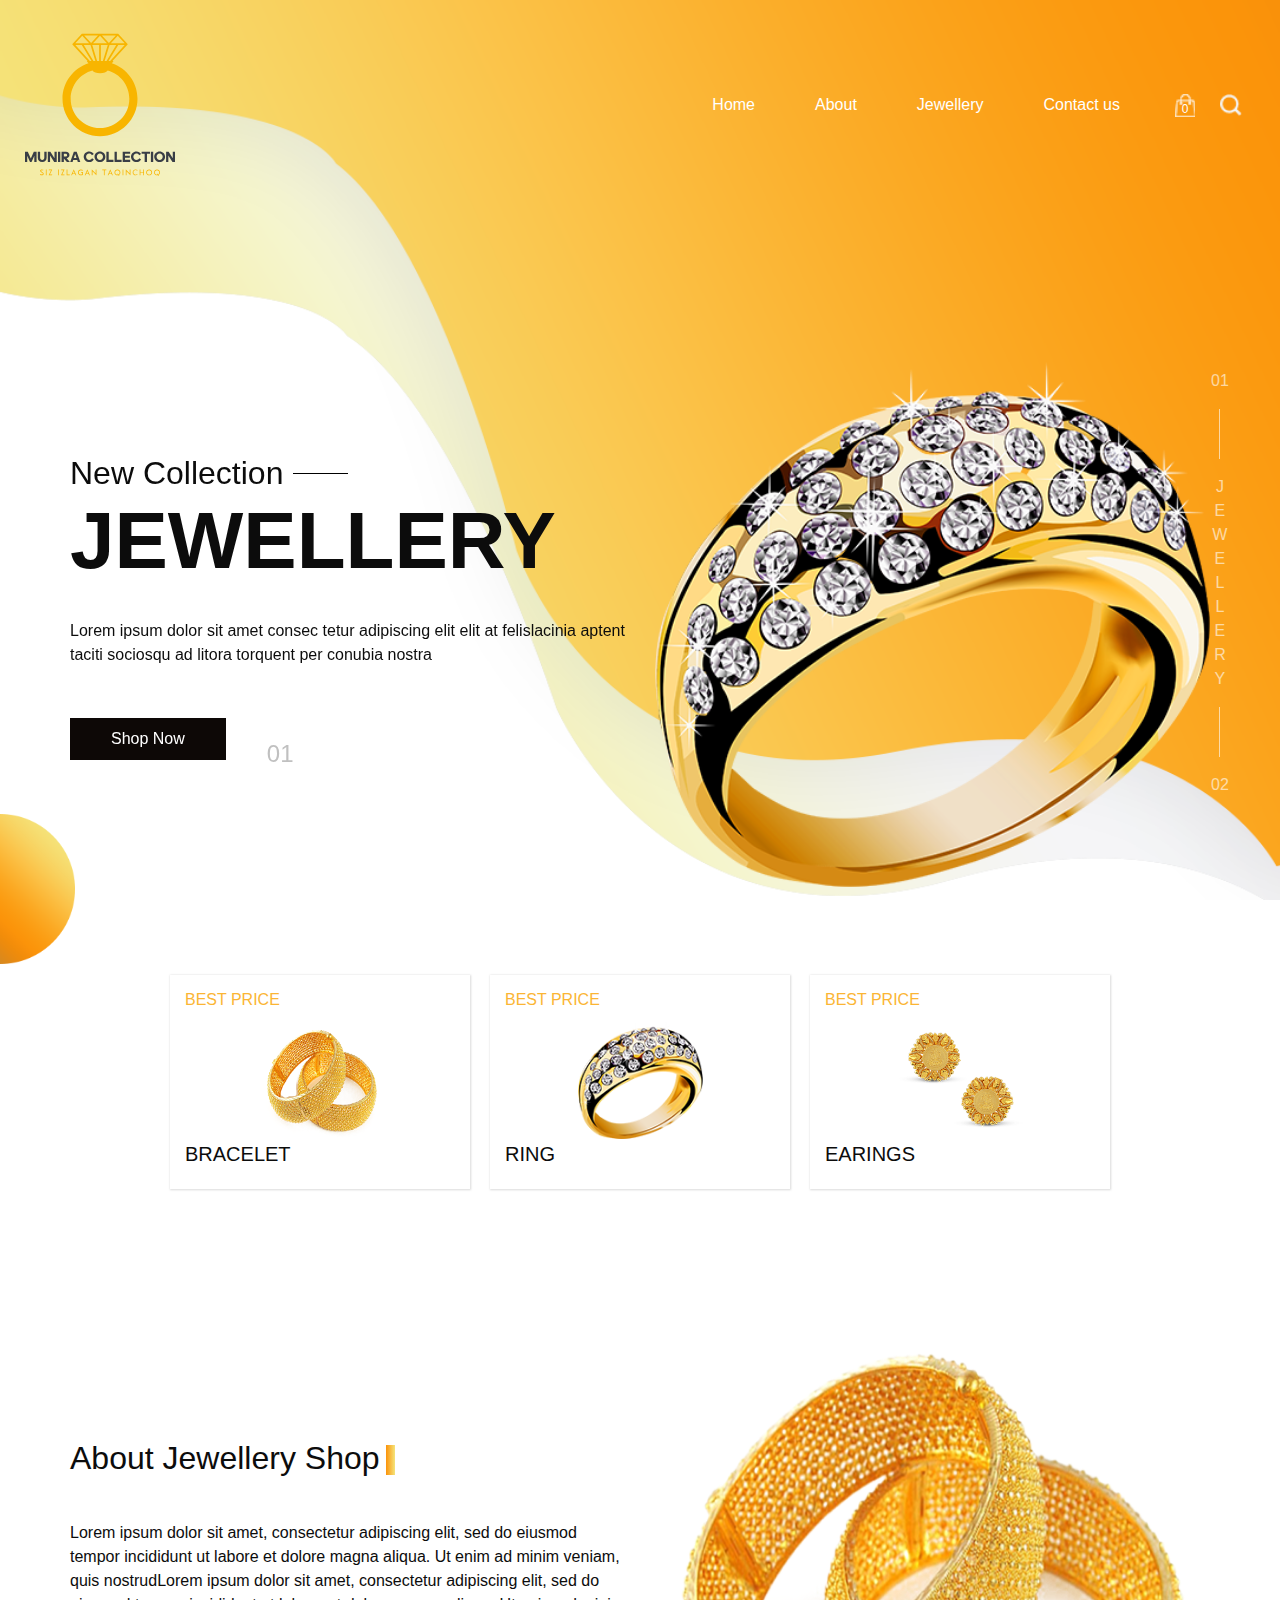
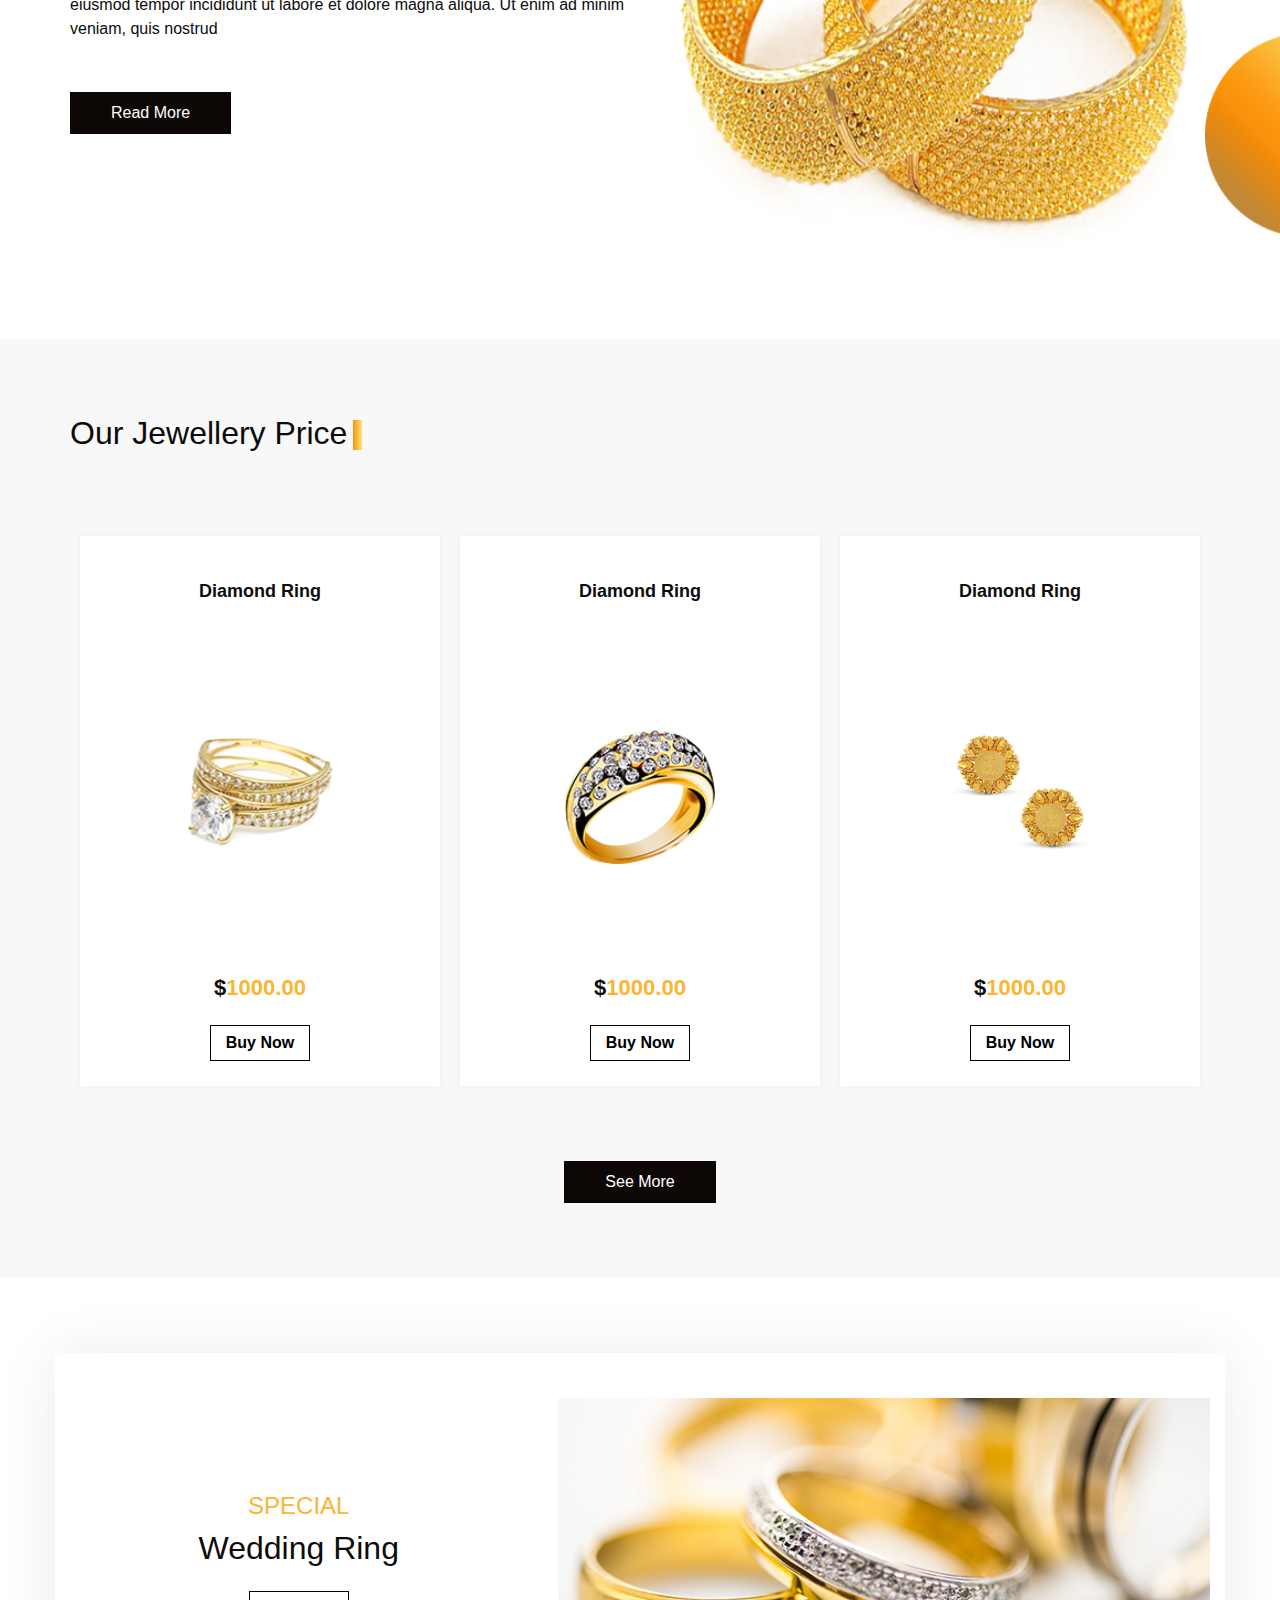
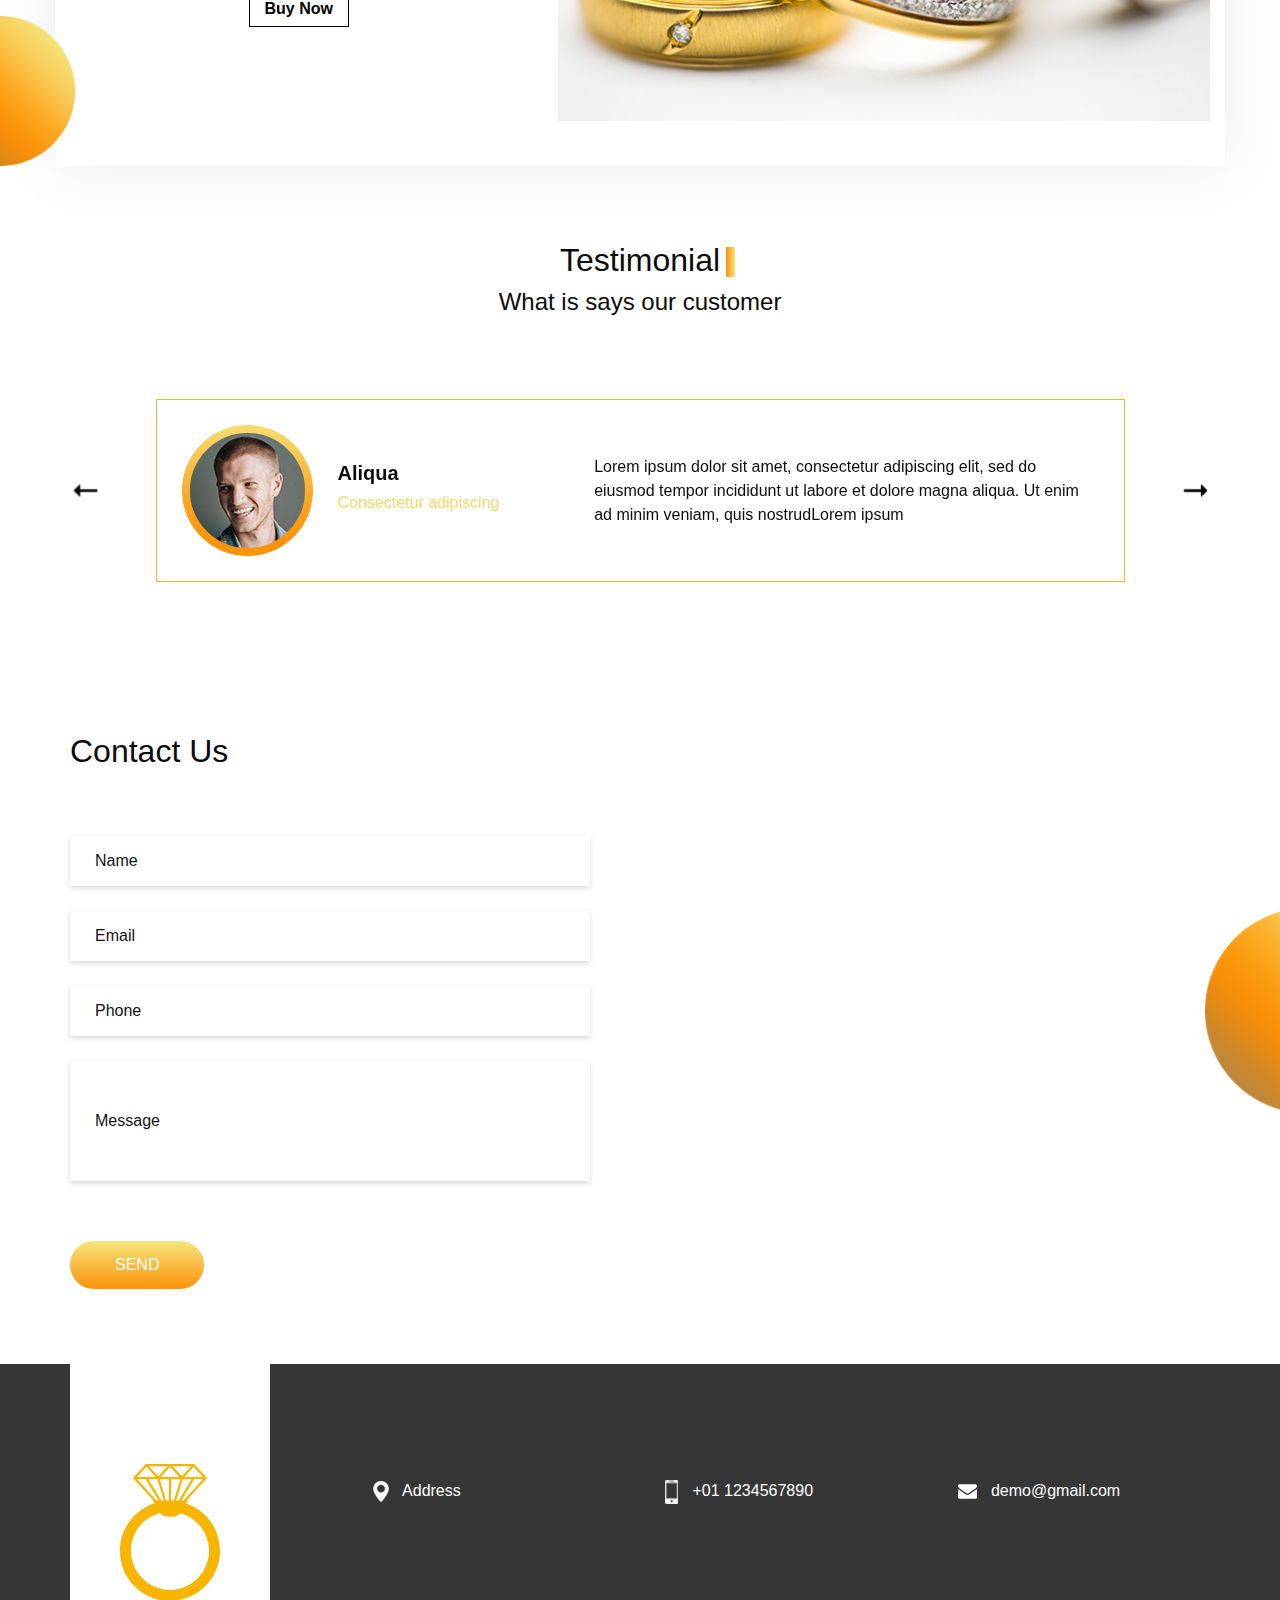
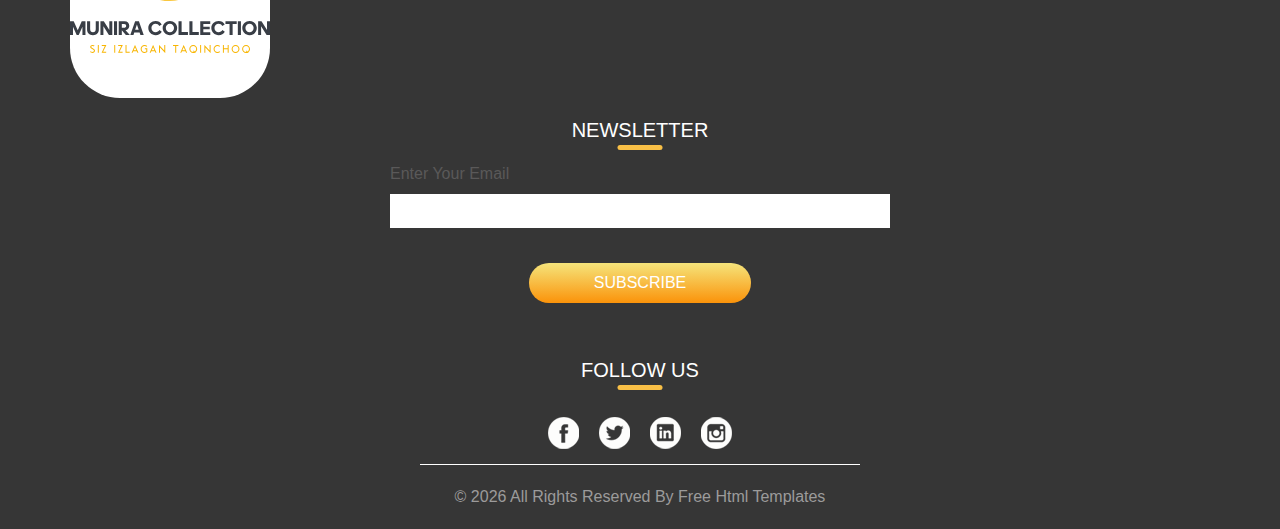
==== index.html @ d4ef8679 "ok" ====
<!DOCTYPE html>
<html>

<head>
  <!-- Basic -->
  <meta charset="utf-8" />
  <meta http-equiv="X-UA-Compatible" content="IE=edge" />
  <!-- Mobile Metas -->
  <meta name="viewport" content="width=device-width, initial-scale=1, shrink-to-fit=no" />
  <!-- Site Metas -->
  <meta name="keywords" content="" />
  <meta name="description" content="" />
  <meta name="author" content="" />

  <title>Lodge</title>

  <!-- slider stylesheet -->
  <!-- <link rel="stylesheet" type="text/css"
    href="https://cdnjs.cloudflare.com/ajax/libs/OwlCarousel2/2.1.3/assets/owl.carousel.min.css" /> -->

  <!-- bootstrap core css -->
  <link rel="stylesheet" type="text/css" href="css/bootstrap.css" />

  <!-- fonts style -->
  <!-- <link href="https://fonts.googleapis.com/css?family=Baloo+Chettan|Poppins:400,600,700&display=swap" rel="stylesheet"> -->
  <!-- Custom styles for this template -->
  <link href="css/style.css" rel="stylesheet" />
  <!-- responsive style -->
  <link href="css/responsive.css" rel="stylesheet" />
</head>

<body>

  <div class="hero_area">
    <!-- header section strats -->
    <header class="header_section">
      <div class="container-fluid">
        <nav class="navbar navbar-expand-lg custom_nav-container ">
          <a class="navbar-brand" href="index.html">
            <svg width="150" height="189.4175915090972" viewBox="0 0 200 189.4175915090972" class="css-1j8o68f">
              <defs id="SvgjsDefs1528"></defs>
              <g id="SvgjsG1529" featurekey="symbolFeature-0"
                transform="matrix(1.6345745846673208,0,0,1.6345745846673208,18.272907561023594,-13.297261502689487)"
                fill="#f8b500">
                <path xmlns="http://www.w3.org/2000/svg"
                  d="M59.589,32.218l1.179-1.235c0.303-0.346,0.057-0.553-0.552-0.553h-0.067l12.528-13.697l-7.881-8.598h-29.59l-7.883,8.599  l12.546,13.717c-0.44,0.047-0.609,0.233-0.347,0.533l1.117,1.218C28.337,36.167,19.41,47.689,19.41,61.291  c0,16.867,13.722,30.574,30.589,30.574c16.866,0,30.589-13.73,30.589-30.598C80.589,47.75,71.771,36.252,59.589,32.218z   M43.768,28.934l-7.014-11.502h4.417h1.069l3.963,12.999H44.68L43.768,28.934z M53.797,30.431l3.963-12.999h1.068h4.419  l-5.813,9.531l-2.113,3.468H53.797z M52.339,30.431h-1.644l0.002-10.614v-2.385h4.963h0.645L52.339,30.431z M49.304,19.817  L49.303,30.43H47.66l-3.962-12.999h0.643h4.963V19.817z M58.26,30.431h-1.307l7.927-12.999h5.271L58.26,30.431z M70.148,16.038  h-4.42h-1.633h-5.269l2.83-3.087l2.831-3.087L70.148,16.038z M62.904,9.529l-2.83,3.088l-2.829,3.086l-2.831-3.086l-2.828-3.088  H62.904z M52.83,12.951l2.83,3.087h-4.963h-1.394H44.34L50,9.864L52.83,12.951z M48.416,9.529l-0.481,0.525l-5.178,5.648  l-2.83-3.086l-2.83-3.088L48.416,9.529L48.416,9.529z M35.513,9.863l2.829,3.087l2.83,3.087h-5.269H34.27h-4.418L35.513,9.863z   M35.12,17.432l7.927,12.999h-1.308L29.851,17.432H35.12z M50,85.176c-13.188,0-23.916-10.729-23.916-23.914  c0-11.082,7.577-20.425,17.819-23.126c0.831,1.34,3.307,2.312,6.23,2.312c2.875,0,5.314-0.941,6.184-2.247  c10.132,2.778,17.599,12.063,17.599,23.063C73.915,74.447,63.188,85.176,50,85.176z">
                </path>
              </g>
              <g id="SvgjsG1530" featurekey="fiAKjI-0"
                transform="matrix(0.9985022314169396,0,0,0.9985022314169396,-0.8387417886880953,150.98901753816088)"
                fill="#393e46">
                <path
                  d="M7.52 20 l-3.7 -8.18 l0 8.18 l-2.98 0 l0 -13.7 l3.72 0 l4.02 9.06 l4.02 -9.06 l3.72 0 l0 13.7 l-3.04 0 l0 -8.22 l-3.72 8.22 l-2.04 0 z M23.86 20.24 c-3.84 0 -5.94 -2.28 -5.94 -5.68 l0 -8.26 l3.1 0 l0 7.84 c0 2.08 1.02 3.22 2.82 3.22 c1.78 0 2.78 -1.14 2.78 -3.22 l0 -7.84 l3.1 0 l0 8.26 c0 3.4 -2.08 5.68 -5.86 5.68 z M39.82 20 l-5.52 -8.68 l0 8.68 l-2.98 0 l0 -13.7 l3.38 0 l5.52 8.7 l0 -8.7 l2.98 0 l0 13.7 l-3.38 0 z M47.98 20 l-3.1 0 l0 -13.7 l3.1 0 l0 13.7 z M55.019999999999996 9.14 l-2.28 0 l0 3.66 l2.18 0 c1.34 0 2.16 -0.76 2.16 -1.82 s-0.68 -1.84 -2.06 -1.84 z M52.739999999999995 15.34 l0 4.66 l-3.1 0 l0 -13.7 l5.84 0 c2.92 0 4.72 1.88 4.72 4.56 c0 2.14 -1.42 3.92 -3.74 4.38 l4.36 4.76 l-4.04 0 z M69.63999999999999 14.9 l-1.78 -5.36 l-1.78 5.36 l3.56 0 z M71.33999999999999 20 l-0.78 -2.36 l-5.38 0 l-0.78 2.36 l-3.18 0 l4.84 -13.7 l3.8 0 l4.82 13.7 l-3.34 0 z M86.5 8.9 c-2.32 0 -4.08 1.86 -4.08 4.22 c0 2.42 1.76 4.26 4.18 4.26 c1.68 0 2.96 -0.88 3.74 -2.22 l2.42 1.68 c-1.32 2.16 -3.34 3.44 -6.12 3.44 c-4.22 0 -7.38 -3.14 -7.38 -7.16 c0 -3.98 3.14 -7.1 7.3 -7.1 c2.7 0 4.84 1.12 6.14 3.42 l-2.46 1.7 c-0.8 -1.32 -2 -2.24 -3.74 -2.24 z M100.89999999999999 20.28 c-4 0 -7.26 -3.06 -7.26 -7.12 c0 -4.08 3.26 -7.14 7.26 -7.14 c4.1 0 7.26 3.06 7.26 7.12 c0 4.08 -3.16 7.14 -7.26 7.14 z M100.89999999999999 17.4 c2.32 0 4.1 -1.84 4.1 -4.26 c0 -2.38 -1.78 -4.24 -4.1 -4.24 s-4.1 1.86 -4.1 4.26 s1.78 4.24 4.1 4.24 z M109.52 20 l0 -13.7 l3.1 0 l0 10.86 l6.36 0 l0 2.84 l-9.46 0 z M120.39999999999999 20 l0 -13.7 l3.1 0 l0 10.86 l6.36 0 l0 2.84 l-9.46 0 z M131.28 20 l0 -13.7 l10.02 0 l0 2.8 l-6.92 0 l0 2.58 l6.4 0 l0 2.72 l-6.4 0 l0 2.8 l6.94 0 l0 2.8 l-10.04 0 z M149.61999999999998 8.9 c-2.32 0 -4.08 1.86 -4.08 4.22 c0 2.42 1.76 4.26 4.18 4.26 c1.68 0 2.96 -0.88 3.74 -2.22 l2.42 1.68 c-1.32 2.16 -3.34 3.44 -6.12 3.44 c-4.22 0 -7.38 -3.14 -7.38 -7.16 c0 -3.98 3.14 -7.1 7.3 -7.1 c2.7 0 4.84 1.12 6.14 3.42 l-2.46 1.7 c-0.8 -1.32 -2 -2.24 -3.74 -2.24 z M163.71999999999997 20 l-3.1 0 l0 -10.86 l-4.08 0 l0 -2.84 l11.26 0 l0 2.84 l-4.08 0 l0 10.86 z M172.03999999999996 20 l-3.1 0 l0 -13.7 l3.1 0 l0 13.7 z M180.63999999999996 20.28 c-4 0 -7.26 -3.06 -7.26 -7.12 c0 -4.08 3.26 -7.14 7.26 -7.14 c4.1 0 7.26 3.06 7.26 7.12 c0 4.08 -3.16 7.14 -7.26 7.14 z M180.63999999999996 17.4 c2.32 0 4.1 -1.84 4.1 -4.26 c0 -2.38 -1.78 -4.24 -4.1 -4.24 s-4.1 1.86 -4.1 4.26 s1.78 4.24 4.1 4.24 z M197.75999999999996 20 l-5.52 -8.68 l0 8.68 l-2.98 0 l0 -13.7 l3.38 0 l5.52 8.7 l0 -8.7 l2.98 0 l0 13.7 l-3.38 0 z">
                </path>
              </g>
              <g id="SvgjsG1531" featurekey="sloganFeature-0"
                transform="matrix(0.548020292789391,0,0,0.548020292789391,19.495821321487686,177.82148219729496)"
                fill="#f8b500">
                <path
                  d="M0.92 18.54 c0.88 0.82 2.7 1.66 4.52 1.66 c2.8 0 4.58 -1.44 4.58 -3.7 c0 -1.84 -0.88 -2.92 -3.92 -4.64 c-2.32 -1.34 -2.88 -1.78 -2.88 -2.66 c0 -0.94 0.88 -1.68 2.36 -1.68 c0.86 0 2 0.38 2.66 0.8 l0.96 -1.44 c-0.94 -0.62 -2.42 -1.08 -3.6 -1.08 c-2.58 0 -4.3 1.48 -4.3 3.42 c0 1.72 0.86 2.58 3.5 4.02 c2.34 1.28 3.3 2.22 3.3 3.24 c0 1.2 -1.04 1.92 -2.66 1.92 c-1.4 0 -2.8 -0.66 -3.5 -1.3 z M15.167 20 l0 -14 l1.8 0 l0 14 l-1.8 0 z M30.634 6 l0 0.2 l-5.84 12.08 l5.72 0 l-0.12 1.72 l-8.3 0 l0 -0.2 l5.82 -12.08 l-5.62 0 l0.14 -1.72 l8.2 0 z M45.14800000000001 20 l0 -14 l1.8 0 l0 14 l-1.8 0 z M60.61500000000001 6 l0 0.2 l-5.84 12.08 l5.72 0 l-0.12 1.72 l-8.3 0 l0 -0.2 l5.82 -12.08 l-5.62 0 l0.14 -1.72 l8.2 0 z M67.54200000000002 18.28 l5.92 0 l-0.12 1.72 l-7.6 0 l0 -14 l1.8 0 l0 12.28 z M87.38900000000002 20 l-1.22 -2.84 l-6.24 0 l-1.22 2.84 l-1.92 0 l6.16 -14.2 l0.2 0 l6.16 14.2 l-1.92 0 z M80.64900000000002 15.48 l4.8 0 l-2.4 -5.54 z M105.45600000000002 11.88 l0 6.86 c-1.08 0.82 -2.56 1.46 -4.9 1.46 c-4.4 0 -7.26 -3.2 -7.26 -7.2 s3.02 -7.2 7.22 -7.2 c1.94 0 3.54 0.7 4.8 1.7 l-0.94 1.36 c-1.1 -0.88 -2.46 -1.34 -3.86 -1.34 c-3 0 -5.34 2.28 -5.34 5.48 s2.16 5.46 5.38 5.46 c1.22 0 2.26 -0.26 3.1 -0.66 l0 -4.18 l-2.7 0 l0.12 -1.74 l4.38 0 z M120.38300000000002 20 l-1.22 -2.84 l-6.24 0 l-1.22 2.84 l-1.92 0 l6.16 -14.2 l0.2 0 l6.16 14.2 l-1.92 0 z M113.64300000000001 15.48 l4.8 0 l-2.4 -5.54 z M136.45000000000002 6 l1.8 0 l0 14.2 l-0.22 0 l-9.4 -9.98 l0 9.78 l-1.78 0 l0 -14.2 l0.2 0 l9.4 9.98 l0 -9.78 z M162.30400000000003 7.720000000000001 l-4.08 0 l0 12.28 l-1.8 0 l0 -12.28 l-4.1 0 l0.12 -1.72 l9.74 0 z M176.23100000000005 20 l-1.22 -2.84 l-6.24 0 l-1.22 2.84 l-1.92 0 l6.16 -14.2 l0.2 0 l6.16 14.2 l-1.92 0 z M169.49100000000004 15.48 l4.8 0 l-2.4 -5.54 z M196.49800000000005 13 c0 2.66 -1.4 4.96 -3.52 6.22 l1.6 1.94 l-1.98 0 l-1.06 -1.3 c-0.7 0.22 -1.44 0.34 -2.22 0.34 c-4 0 -7.18 -3.2 -7.18 -7.2 s3.18 -7.2 7.18 -7.2 s7.18 3.2 7.18 7.2 z M189.31800000000004 18.48 c0.36 0 0.7 -0.04 1.02 -0.1 l-1.64 -2 l1.94 0 l1.22 1.48 c1.68 -0.9 2.78 -2.72 2.78 -4.86 c0 -3.1 -2.28 -5.48 -5.32 -5.48 c-3.06 0 -5.34 2.38 -5.34 5.48 s2.28 5.48 5.34 5.48 z M201.88500000000005 20 l0 -14 l1.8 0 l0 14 l-1.8 0 z M219.21200000000007 6 l1.8 0 l0 14.2 l-0.22 0 l-9.4 -9.98 l0 9.78 l-1.78 0 l0 -14.2 l0.2 0 l9.4 9.98 l0 -9.78 z M226.37900000000005 13 c0 -4.04 3.18 -7.2 7.18 -7.2 c1.68 0 3.28 0.56 4.7 1.64 l-0.9 1.4 c-1.18 -0.9 -2.4 -1.34 -3.8 -1.34 c-3.02 0 -5.38 2.42 -5.38 5.5 s2.38 5.5 5.38 5.5 c1.52 0 2.82 -0.48 3.8 -1.42 l0.92 1.38 c-1.22 1.1 -2.94 1.74 -4.72 1.74 c-4 0 -7.18 -3.18 -7.18 -7.2 z M252.16600000000005 6 l1.8 0 l0 14 l-1.8 0 l0 -6.44 l-6.94 0 l0 6.44 l-1.8 0 l0 -14 l1.8 0 l0 5.84 l6.94 0 l0 -5.84 z M266.51300000000003 20.2 c-4 0 -7.18 -3.2 -7.18 -7.2 s3.18 -7.2 7.18 -7.2 s7.18 3.2 7.18 7.2 s-3.18 7.2 -7.18 7.2 z M266.51300000000003 18.48 c3.04 0 5.32 -2.38 5.32 -5.48 s-2.28 -5.48 -5.32 -5.48 c-3.06 0 -5.34 2.38 -5.34 5.48 s2.28 5.48 5.34 5.48 z M292.88000000000005 13 c0 2.66 -1.4 4.96 -3.52 6.22 l1.6 1.94 l-1.98 0 l-1.06 -1.3 c-0.7 0.22 -1.44 0.34 -2.22 0.34 c-4 0 -7.18 -3.2 -7.18 -7.2 s3.18 -7.2 7.18 -7.2 s7.18 3.2 7.18 7.2 z M285.70000000000005 18.48 c0.36 0 0.7 -0.04 1.02 -0.1 l-1.64 -2 l1.94 0 l1.22 1.48 c1.68 -0.9 2.78 -2.72 2.78 -4.86 c0 -3.1 -2.28 -5.48 -5.32 -5.48 c-3.06 0 -5.34 2.38 -5.34 5.48 s2.28 5.48 5.34 5.48 z">
                </path>
              </g>
            </svg>
          </a>
          <button class="navbar-toggler" type="button" data-toggle="collapse" data-target="#navbarSupportedContent"
            aria-controls="navbarSupportedContent" aria-expanded="false" aria-label="Toggle navigation">
            <span class="navbar-toggler-icon"></span>
          </button>

          <div class="collapse navbar-collapse" id="navbarSupportedContent">
            <div class="d-flex ml-auto flex-column flex-lg-row align-items-center">
              <ul class="navbar-nav  ">
                <li class="nav-item active">
                  <a class="nav-link" href="index.html">Home <span class="sr-only">(current)</span></a>
                </li>
                <li class="nav-item">
                  <a class="nav-link" href="about.html"> About</a>
                </li>
                <li class="nav-item">
                  <a class="nav-link" href="jewellery.html">Jewellery </a>
                </li>
                <li class="nav-item">
                  <a class="nav-link" href="contact.html">Contact us</a>
                </li>
              </ul>

            </div>
            <div class="quote_btn-container ">
              <a href="">
                <img src="images/cart.png" alt="">
                <div class="cart_number">
                  0
                </div>
              </a>
              <form class="form-inline">
                <button class="btn  my-2 my-sm-0 nav_search-btn" type="submit"></button>
              </form>
            </div>
          </div>
        </nav>
      </div>
    </header>
    <!-- end header section -->
    <!-- slider section -->
    <section class=" slider_section position-relative">
      <div class="design-box">
        <img src="images/design-1.png" alt="">
      </div>
      <div class="slider_number-container d-none d-md-block">
        <div class="number-box">
          <span>
            01
          </span>
          <hr>
          <span class="jwel">
            J <br>
            e <br>
            w <br>
            e <br>
            l <br>
            l <br>
            e <br>
            r <br>
            y
          </span>
          <hr>
          <span>
            02
          </span>
        </div>
      </div>
      <div class="container">
        <div id="carouselExampleIndicators" class="carousel slide" data-ride="carousel">
          <ol class="carousel-indicators">
            <li data-target="#carouselExampleIndicators" data-slide-to="0" class="active">01</li>
            <li data-target="#carouselExampleIndicators" data-slide-to="1">02</li>
            <li data-target="#carouselExampleIndicators" data-slide-to="2">03</li>
          </ol>
          <div class="carousel-inner">
            <div class="carousel-item active">
              <div class="row">
                <div class="col-md-6">
                  <div class="detail_box">
                    <h2>
                      <span> New Collection</span>
                      <hr>
                    </h2>
                    <h1>
                      Jewellery
                    </h1>
                    <p>
                      Lorem ipsum dolor sit amet consec tetur adipiscing elit elit at felislacinia
                      aptent taciti sociosqu ad litora torquent per conubia nostra
                    </p>
                    <div>
                      <a href="">Shop Now</a>
                    </div>
                  </div>
                </div>
                <div class="col-md-6">
                  <div class="img-box">
                    <img src="images/slider-img.png" alt="">
                  </div>
                </div>
              </div>
            </div>
            <div class="carousel-item ">
              <div class="row">
                <div class="col-md-6">
                  <div class="detail_box">
                    <h2>
                      <span> New Collection</span>
                      <hr>
                    </h2>
                    <h1>
                      Jewellery
                    </h1>
                    <p>
                      Lorem ipsum dolor sit amet consec tetur adipiscing elit elit at felislacinia
                      aptent taciti sociosqu ad litora torquent per conubia nostra
                    </p>
                    <div>
                      <a href="">Shop Now</a>
                    </div>
                  </div>
                </div>
                <div class="col-md-6">
                  <div class="img-box">
                    <img src="images/slider-img.png" alt="">
                  </div>
                </div>
              </div>
            </div>
            <div class="carousel-item ">
              <div class="row">
                <div class="col-md-6">
                  <div class="detail_box">
                    <h2>
                      <span> New Collection</span>
                      <hr>
                    </h2>
                    <h1>
                      Jewellery
                    </h1>
                    <p>
                      Lorem ipsum dolor sit amet consec tetur adipiscing elit elit at felislacinia
                      aptent taciti sociosqu ad litora torquent per conubia nostra
                    </p>
                    <div>
                      <a href="">Shop Now</a>
                    </div>
                  </div>
                </div>
                <div class="col-md-6">
                  <div class="img-box">
                    <img src="images/slider-img.png" alt="">
                  </div>
                </div>
              </div>
            </div>
          </div>
        </div>
      </div>

    </section>
    <!-- end slider section -->
  </div>

  <!-- item section -->

  <div class="item_section layout_padding2">
    <div class="container">
      <div class="item_container">
        <div class="box">
          <div class="price">
            <h6>
              Best PRICE
            </h6>
          </div>
          <div class="img-box">
            <img src="images/i-1.png" alt="">
          </div>
          <div class="name">
            <h5>
              Bracelet
            </h5>
          </div>
        </div>
        <div class="box">
          <div class="price">
            <h6>
              Best PRICE
            </h6>
          </div>
          <div class="img-box">
            <img src="images/i-2.png" alt="">
          </div>
          <div class="name">
            <h5>
              Ring
            </h5>
          </div>
        </div>
        <div class="box">
          <div class="price">
            <h6>
              Best PRICE
            </h6>
          </div>
          <div class="img-box">
            <img src="images/i-3.png" alt="">
          </div>
          <div class="name">
            <h5>
              Earings
            </h5>
          </div>
        </div>
      </div>
    </div>
  </div>

  <!-- end item section -->

  <!-- about section -->

  <section class="about_section layout_padding2-top layout_padding-bottom">
    <div class="design-box">
      <img src="images/design-2.png" alt="">
    </div>
    <div class="container">
      <div class="row">
        <div class="col-md-6">
          <div class="detail-box">
            <div class="heading_container">
              <h2>
                About Jewellery Shop
              </h2>
            </div>
            <p>
              Lorem ipsum dolor sit amet, consectetur adipiscing elit, sed do eiusmod tempor incididunt ut labore et
              dolore magna aliqua. Ut enim ad minim veniam, quis nostrudLorem ipsum dolor sit amet, consectetur
              adipiscing elit, sed do eiusmod tempor incididunt ut labore et dolore magna aliqua. Ut enim ad minim
              veniam, quis nostrud
            </p>
            <div>
              <a href="">
                Read More
              </a>
            </div>
          </div>
        </div>
        <div class="col-md-6">
          <div class="img-box">
            <img src="images/about-img.png" alt="">
          </div>
        </div>
      </div>
    </div>
  </section>

  <!-- end about section -->

  <!-- price section -->

  <section class="price_section layout_padding">
    <div class="container">
      <div class="heading_container">
        <h2>
          Our Jewellery Price
        </h2>
      </div>
      <div class="price_container">
        <div class="box">
          <div class="name">
            <h6>
              Diamond Ring
            </h6>
          </div>
          <div class="img-box">
            <img src="images/p-1.png" alt="">
          </div>
          <div class="detail-box">
            <h5>
              $<span>1000.00</span>
            </h5>
            <a href="">
              Buy Now
            </a>
          </div>
        </div>
        <div class="box">
          <div class="name">
            <h6>
              Diamond Ring
            </h6>
          </div>
          <div class="img-box">
            <img src="images/i-2.png" alt="">
          </div>
          <div class="detail-box">
            <h5>
              $<span>1000.00</span>
            </h5>
            <a href="">
              Buy Now
            </a>
          </div>
        </div>
        <div class="box">
          <div class="name">
            <h6>
              Diamond Ring
            </h6>
          </div>
          <div class="img-box">
            <img src="images/i-3.png" alt="">
          </div>
          <div class="detail-box">
            <h5>
              $<span>1000.00</span>
            </h5>
            <a href="">
              Buy Now
            </a>
          </div>
        </div>
      </div>
      <div class="d-flex justify-content-center">
        <a href="" class="price_btn">
          See More
        </a>
      </div>
    </div>
  </section>

  <!-- end price section -->

  <!-- ring section -->

  <section class="ring_section layout_padding">
    <div class="design-box">
      <img src="images/design-1.png" alt="">
    </div>
    <div class="container">
      <div class="ring_container layout_padding2">
        <div class="row">
          <div class="col-md-5">
            <div class="detail-box">
              <h4>
                special
              </h4>
              <h2>
                Wedding Ring
              </h2>
              <a href="">
                Buy Now
              </a>
            </div>
          </div>
          <div class="col-md-7">
            <div class="img-box">
              <img src="images/ring-img.jpg" alt="">
            </div>
          </div>
        </div>
      </div>
    </div>
  </section>

  <!-- end ring section -->

  <!-- client section -->

  <section class="client_section">
    <div class="container">
      <div class="heading_container">
        <h2>
          Testimonial
        </h2>
      </div>
      <h4 class="secondary_heading">
        What is says our customer
      </h4>
      <div id="carouselExampleControls" class="carousel slide" data-ride="carousel">
        <div class="carousel-inner">
          <div class="carousel-item active">
            <div class="client_container">
              <div class="client-id">
                <div class="img-box">
                  <img src="images/client.png" alt="">
                </div>
                <div class="name">
                  <h5>
                    Aliqua
                  </h5>
                  <h6>
                    Consectetur adipiscing
                  </h6>
                </div>
              </div>
              <div class="detail-box">
                <p>
                  Lorem ipsum dolor sit amet, consectetur adipiscing elit, sed do eiusmod tempor incididunt ut labore et
                  dolore magna aliqua. Ut enim ad minim veniam, quis nostrudLorem ipsum
                </p>
              </div>
            </div>
          </div>
          <div class="carousel-item">
            <div class="client_container">
              <div class="client-id">
                <div class="img-box">
                  <img src="images/client.png" alt="">
                </div>
                <div class="name">
                  <h5>
                    Aliqua
                  </h5>
                  <h6>
                    Consectetur adipiscing
                  </h6>
                </div>
              </div>
              <div class="detail-box">
                <p>
                  Lorem ipsum dolor sit amet, consectetur adipiscing elit, sed do eiusmod tempor incididunt ut labore et
                  dolore magna aliqua. Ut enim ad minim veniam, quis nostrudLorem ipsum
                </p>
              </div>
            </div>
          </div>
          <div class="carousel-item">
            <div class="client_container">
              <div class="client-id">
                <div class="img-box">
                  <img src="images/client.png" alt="">
                </div>
                <div class="name">
                  <h5>
                    Aliqua
                  </h5>
                  <h6>
                    Consectetur adipiscing
                  </h6>
                </div>
              </div>
              <div class="detail-box">
                <p>
                  Lorem ipsum dolor sit amet, consectetur adipiscing elit, sed do eiusmod tempor incididunt ut labore et
                  dolore magna aliqua. Ut enim ad minim veniam, quis nostrudLorem ipsum
                </p>
              </div>
            </div>
          </div>
        </div>
        <a class="carousel-control-prev" href="#carouselExampleControls" role="button" data-slide="prev">
          <span class="carousel-control-prev-icon" aria-hidden="true"></span>
          <span class="sr-only">Previous</span>
        </a>
        <a class="carousel-control-next" href="#carouselExampleControls" role="button" data-slide="next">
          <span class="carousel-control-next-icon" aria-hidden="true"></span>
          <span class="sr-only">Next</span>
        </a>
      </div>

    </div>
  </section>

  <!-- end client section -->

  <!-- contact section -->

  <section class="contact_section layout_padding">
    <div class="design-box">
      <img src="images/design-2.png" alt="">
    </div>
    <div class="container ">
      <div class="">
        <h2 class="">
          Contact Us
        </h2>
      </div>

    </div>
    <div class="container">
      <div class="row">
        <div class="col-md-6">
          <form action="">
            <div>
              <input type="text" placeholder="Name" />
            </div>
            <div>
              <input type="email" placeholder="Email" />
            </div>
            <div>
              <input type="text" placeholder="Phone" />
            </div>
            <div>
              <input type="text" class="message-box" placeholder="Message" />
            </div>
            <div class="d-flex ">
              <button>
                SEND
              </button>
            </div>
          </form>
        </div>
        <div class="col-md-6">
          <div class="map_container">
            <div class="map-responsive">
              <iframe
                src="https://www.google.com/maps/embed/v1/place?key=AIzaSyA0s1a7phLN0iaD6-UE7m4qP-z21pH0eSc&q=Eiffel+Tower+Paris+France"
                width="600" height="300" frameborder="0" style="border:0; width: 100%; height:100%"
                allowfullscreen></iframe>
            </div>
          </div>
        </div>
      </div>
    </div>
  </section>

  <!-- end contact section -->

  <!-- info section -->
  <section class="info_section ">
    <div class="container">
      <div class="info_container">
        <div class="row">
          <div class="col-md-3">
            <div class="info_logo">
              <a href="">
                <svg width="200" height="189.4175915090972" viewBox="0 0 200 189.4175915090972" class="css-1j8o68f">
                  <defs id="SvgjsDefs1528"></defs>
                  <g id="SvgjsG1529" featurekey="symbolFeature-0"
                    transform="matrix(1.6345745846673208,0,0,1.6345745846673208,18.272907561023594,-13.297261502689487)"
                    fill="#f8b500">
                    <path xmlns="http://www.w3.org/2000/svg"
                      d="M59.589,32.218l1.179-1.235c0.303-0.346,0.057-0.553-0.552-0.553h-0.067l12.528-13.697l-7.881-8.598h-29.59l-7.883,8.599  l12.546,13.717c-0.44,0.047-0.609,0.233-0.347,0.533l1.117,1.218C28.337,36.167,19.41,47.689,19.41,61.291  c0,16.867,13.722,30.574,30.589,30.574c16.866,0,30.589-13.73,30.589-30.598C80.589,47.75,71.771,36.252,59.589,32.218z   M43.768,28.934l-7.014-11.502h4.417h1.069l3.963,12.999H44.68L43.768,28.934z M53.797,30.431l3.963-12.999h1.068h4.419  l-5.813,9.531l-2.113,3.468H53.797z M52.339,30.431h-1.644l0.002-10.614v-2.385h4.963h0.645L52.339,30.431z M49.304,19.817  L49.303,30.43H47.66l-3.962-12.999h0.643h4.963V19.817z M58.26,30.431h-1.307l7.927-12.999h5.271L58.26,30.431z M70.148,16.038  h-4.42h-1.633h-5.269l2.83-3.087l2.831-3.087L70.148,16.038z M62.904,9.529l-2.83,3.088l-2.829,3.086l-2.831-3.086l-2.828-3.088  H62.904z M52.83,12.951l2.83,3.087h-4.963h-1.394H44.34L50,9.864L52.83,12.951z M48.416,9.529l-0.481,0.525l-5.178,5.648  l-2.83-3.086l-2.83-3.088L48.416,9.529L48.416,9.529z M35.513,9.863l2.829,3.087l2.83,3.087h-5.269H34.27h-4.418L35.513,9.863z   M35.12,17.432l7.927,12.999h-1.308L29.851,17.432H35.12z M50,85.176c-13.188,0-23.916-10.729-23.916-23.914  c0-11.082,7.577-20.425,17.819-23.126c0.831,1.34,3.307,2.312,6.23,2.312c2.875,0,5.314-0.941,6.184-2.247  c10.132,2.778,17.599,12.063,17.599,23.063C73.915,74.447,63.188,85.176,50,85.176z">
                    </path>
                  </g>
                  <g id="SvgjsG1530" featurekey="fiAKjI-0"
                    transform="matrix(0.9985022314169396,0,0,0.9985022314169396,-0.8387417886880953,150.98901753816088)"
                    fill="#393e46">
                    <path
                      d="M7.52 20 l-3.7 -8.18 l0 8.18 l-2.98 0 l0 -13.7 l3.72 0 l4.02 9.06 l4.02 -9.06 l3.72 0 l0 13.7 l-3.04 0 l0 -8.22 l-3.72 8.22 l-2.04 0 z M23.86 20.24 c-3.84 0 -5.94 -2.28 -5.94 -5.68 l0 -8.26 l3.1 0 l0 7.84 c0 2.08 1.02 3.22 2.82 3.22 c1.78 0 2.78 -1.14 2.78 -3.22 l0 -7.84 l3.1 0 l0 8.26 c0 3.4 -2.08 5.68 -5.86 5.68 z M39.82 20 l-5.52 -8.68 l0 8.68 l-2.98 0 l0 -13.7 l3.38 0 l5.52 8.7 l0 -8.7 l2.98 0 l0 13.7 l-3.38 0 z M47.98 20 l-3.1 0 l0 -13.7 l3.1 0 l0 13.7 z M55.019999999999996 9.14 l-2.28 0 l0 3.66 l2.18 0 c1.34 0 2.16 -0.76 2.16 -1.82 s-0.68 -1.84 -2.06 -1.84 z M52.739999999999995 15.34 l0 4.66 l-3.1 0 l0 -13.7 l5.84 0 c2.92 0 4.72 1.88 4.72 4.56 c0 2.14 -1.42 3.92 -3.74 4.38 l4.36 4.76 l-4.04 0 z M69.63999999999999 14.9 l-1.78 -5.36 l-1.78 5.36 l3.56 0 z M71.33999999999999 20 l-0.78 -2.36 l-5.38 0 l-0.78 2.36 l-3.18 0 l4.84 -13.7 l3.8 0 l4.82 13.7 l-3.34 0 z M86.5 8.9 c-2.32 0 -4.08 1.86 -4.08 4.22 c0 2.42 1.76 4.26 4.18 4.26 c1.68 0 2.96 -0.88 3.74 -2.22 l2.42 1.68 c-1.32 2.16 -3.34 3.44 -6.12 3.44 c-4.22 0 -7.38 -3.14 -7.38 -7.16 c0 -3.98 3.14 -7.1 7.3 -7.1 c2.7 0 4.84 1.12 6.14 3.42 l-2.46 1.7 c-0.8 -1.32 -2 -2.24 -3.74 -2.24 z M100.89999999999999 20.28 c-4 0 -7.26 -3.06 -7.26 -7.12 c0 -4.08 3.26 -7.14 7.26 -7.14 c4.1 0 7.26 3.06 7.26 7.12 c0 4.08 -3.16 7.14 -7.26 7.14 z M100.89999999999999 17.4 c2.32 0 4.1 -1.84 4.1 -4.26 c0 -2.38 -1.78 -4.24 -4.1 -4.24 s-4.1 1.86 -4.1 4.26 s1.78 4.24 4.1 4.24 z M109.52 20 l0 -13.7 l3.1 0 l0 10.86 l6.36 0 l0 2.84 l-9.46 0 z M120.39999999999999 20 l0 -13.7 l3.1 0 l0 10.86 l6.36 0 l0 2.84 l-9.46 0 z M131.28 20 l0 -13.7 l10.02 0 l0 2.8 l-6.92 0 l0 2.58 l6.4 0 l0 2.72 l-6.4 0 l0 2.8 l6.94 0 l0 2.8 l-10.04 0 z M149.61999999999998 8.9 c-2.32 0 -4.08 1.86 -4.08 4.22 c0 2.42 1.76 4.26 4.18 4.26 c1.68 0 2.96 -0.88 3.74 -2.22 l2.42 1.68 c-1.32 2.16 -3.34 3.44 -6.12 3.44 c-4.22 0 -7.38 -3.14 -7.38 -7.16 c0 -3.98 3.14 -7.1 7.3 -7.1 c2.7 0 4.84 1.12 6.14 3.42 l-2.46 1.7 c-0.8 -1.32 -2 -2.24 -3.74 -2.24 z M163.71999999999997 20 l-3.1 0 l0 -10.86 l-4.08 0 l0 -2.84 l11.26 0 l0 2.84 l-4.08 0 l0 10.86 z M172.03999999999996 20 l-3.1 0 l0 -13.7 l3.1 0 l0 13.7 z M180.63999999999996 20.28 c-4 0 -7.26 -3.06 -7.26 -7.12 c0 -4.08 3.26 -7.14 7.26 -7.14 c4.1 0 7.26 3.06 7.26 7.12 c0 4.08 -3.16 7.14 -7.26 7.14 z M180.63999999999996 17.4 c2.32 0 4.1 -1.84 4.1 -4.26 c0 -2.38 -1.78 -4.24 -4.1 -4.24 s-4.1 1.86 -4.1 4.26 s1.78 4.24 4.1 4.24 z M197.75999999999996 20 l-5.52 -8.68 l0 8.68 l-2.98 0 l0 -13.7 l3.38 0 l5.52 8.7 l0 -8.7 l2.98 0 l0 13.7 l-3.38 0 z">
                    </path>
                  </g>
                  <g id="SvgjsG1531" featurekey="sloganFeature-0"
                    transform="matrix(0.548020292789391,0,0,0.548020292789391,19.495821321487686,177.82148219729496)"
                    fill="#f8b500">
                    <path
                      d="M0.92 18.54 c0.88 0.82 2.7 1.66 4.52 1.66 c2.8 0 4.58 -1.44 4.58 -3.7 c0 -1.84 -0.88 -2.92 -3.92 -4.64 c-2.32 -1.34 -2.88 -1.78 -2.88 -2.66 c0 -0.94 0.88 -1.68 2.36 -1.68 c0.86 0 2 0.38 2.66 0.8 l0.96 -1.44 c-0.94 -0.62 -2.42 -1.08 -3.6 -1.08 c-2.58 0 -4.3 1.48 -4.3 3.42 c0 1.72 0.86 2.58 3.5 4.02 c2.34 1.28 3.3 2.22 3.3 3.24 c0 1.2 -1.04 1.92 -2.66 1.92 c-1.4 0 -2.8 -0.66 -3.5 -1.3 z M15.167 20 l0 -14 l1.8 0 l0 14 l-1.8 0 z M30.634 6 l0 0.2 l-5.84 12.08 l5.72 0 l-0.12 1.72 l-8.3 0 l0 -0.2 l5.82 -12.08 l-5.62 0 l0.14 -1.72 l8.2 0 z M45.14800000000001 20 l0 -14 l1.8 0 l0 14 l-1.8 0 z M60.61500000000001 6 l0 0.2 l-5.84 12.08 l5.72 0 l-0.12 1.72 l-8.3 0 l0 -0.2 l5.82 -12.08 l-5.62 0 l0.14 -1.72 l8.2 0 z M67.54200000000002 18.28 l5.92 0 l-0.12 1.72 l-7.6 0 l0 -14 l1.8 0 l0 12.28 z M87.38900000000002 20 l-1.22 -2.84 l-6.24 0 l-1.22 2.84 l-1.92 0 l6.16 -14.2 l0.2 0 l6.16 14.2 l-1.92 0 z M80.64900000000002 15.48 l4.8 0 l-2.4 -5.54 z M105.45600000000002 11.88 l0 6.86 c-1.08 0.82 -2.56 1.46 -4.9 1.46 c-4.4 0 -7.26 -3.2 -7.26 -7.2 s3.02 -7.2 7.22 -7.2 c1.94 0 3.54 0.7 4.8 1.7 l-0.94 1.36 c-1.1 -0.88 -2.46 -1.34 -3.86 -1.34 c-3 0 -5.34 2.28 -5.34 5.48 s2.16 5.46 5.38 5.46 c1.22 0 2.26 -0.26 3.1 -0.66 l0 -4.18 l-2.7 0 l0.12 -1.74 l4.38 0 z M120.38300000000002 20 l-1.22 -2.84 l-6.24 0 l-1.22 2.84 l-1.92 0 l6.16 -14.2 l0.2 0 l6.16 14.2 l-1.92 0 z M113.64300000000001 15.48 l4.8 0 l-2.4 -5.54 z M136.45000000000002 6 l1.8 0 l0 14.2 l-0.22 0 l-9.4 -9.98 l0 9.78 l-1.78 0 l0 -14.2 l0.2 0 l9.4 9.98 l0 -9.78 z M162.30400000000003 7.720000000000001 l-4.08 0 l0 12.28 l-1.8 0 l0 -12.28 l-4.1 0 l0.12 -1.72 l9.74 0 z M176.23100000000005 20 l-1.22 -2.84 l-6.24 0 l-1.22 2.84 l-1.92 0 l6.16 -14.2 l0.2 0 l6.16 14.2 l-1.92 0 z M169.49100000000004 15.48 l4.8 0 l-2.4 -5.54 z M196.49800000000005 13 c0 2.66 -1.4 4.96 -3.52 6.22 l1.6 1.94 l-1.98 0 l-1.06 -1.3 c-0.7 0.22 -1.44 0.34 -2.22 0.34 c-4 0 -7.18 -3.2 -7.18 -7.2 s3.18 -7.2 7.18 -7.2 s7.18 3.2 7.18 7.2 z M189.31800000000004 18.48 c0.36 0 0.7 -0.04 1.02 -0.1 l-1.64 -2 l1.94 0 l1.22 1.48 c1.68 -0.9 2.78 -2.72 2.78 -4.86 c0 -3.1 -2.28 -5.48 -5.32 -5.48 c-3.06 0 -5.34 2.38 -5.34 5.48 s2.28 5.48 5.34 5.48 z M201.88500000000005 20 l0 -14 l1.8 0 l0 14 l-1.8 0 z M219.21200000000007 6 l1.8 0 l0 14.2 l-0.22 0 l-9.4 -9.98 l0 9.78 l-1.78 0 l0 -14.2 l0.2 0 l9.4 9.98 l0 -9.78 z M226.37900000000005 13 c0 -4.04 3.18 -7.2 7.18 -7.2 c1.68 0 3.28 0.56 4.7 1.64 l-0.9 1.4 c-1.18 -0.9 -2.4 -1.34 -3.8 -1.34 c-3.02 0 -5.38 2.42 -5.38 5.5 s2.38 5.5 5.38 5.5 c1.52 0 2.82 -0.48 3.8 -1.42 l0.92 1.38 c-1.22 1.1 -2.94 1.74 -4.72 1.74 c-4 0 -7.18 -3.18 -7.18 -7.2 z M252.16600000000005 6 l1.8 0 l0 14 l-1.8 0 l0 -6.44 l-6.94 0 l0 6.44 l-1.8 0 l0 -14 l1.8 0 l0 5.84 l6.94 0 l0 -5.84 z M266.51300000000003 20.2 c-4 0 -7.18 -3.2 -7.18 -7.2 s3.18 -7.2 7.18 -7.2 s7.18 3.2 7.18 7.2 s-3.18 7.2 -7.18 7.2 z M266.51300000000003 18.48 c3.04 0 5.32 -2.38 5.32 -5.48 s-2.28 -5.48 -5.32 -5.48 c-3.06 0 -5.34 2.38 -5.34 5.48 s2.28 5.48 5.34 5.48 z M292.88000000000005 13 c0 2.66 -1.4 4.96 -3.52 6.22 l1.6 1.94 l-1.98 0 l-1.06 -1.3 c-0.7 0.22 -1.44 0.34 -2.22 0.34 c-4 0 -7.18 -3.2 -7.18 -7.2 s3.18 -7.2 7.18 -7.2 s7.18 3.2 7.18 7.2 z M285.70000000000005 18.48 c0.36 0 0.7 -0.04 1.02 -0.1 l-1.64 -2 l1.94 0 l1.22 1.48 c1.68 -0.9 2.78 -2.72 2.78 -4.86 c0 -3.1 -2.28 -5.48 -5.32 -5.48 c-3.06 0 -5.34 2.38 -5.34 5.48 s2.28 5.48 5.34 5.48 z">
                    </path>
                  </g>
                </svg>
              </a>
            </div>
          </div>
          <div class="col-md-3">
            <div class="info_contact">
              <a href="">
                <img src="images/location.png" alt="">
                <span>
                  Address
                </span>
              </a>
            </div>
          </div>
          <div class="col-md-3">
            <div class="info_contact">
              <a href="">
                <img src="images/phone.png" alt="">
                <span>
                  +01 1234567890
                </span>
              </a>
            </div>
          </div>
          <div class="col-md-3">
            <div class="info_contact">
              <a href="">
                <img src="images/mail.png" alt="">
                <span>
                  demo@gmail.com
                </span>
              </a>
            </div>
          </div>
        </div>
        <div class="info_form">
          <div class="d-flex justify-content-center">
            <h5 class="info_heading">
              Newsletter
            </h5>
          </div>
          <form action="">
            <div class="email_box">
              <label for="email2">Enter Your Email</label>
              <input type="text" id="email2">
            </div>
            <div>
              <button>
                subscribe
              </button>
            </div>
          </form>
        </div>
        <div class="info_social">
          <div class="d-flex justify-content-center">
            <h5 class="info_heading">
              Follow Us
            </h5>
          </div>
          <div class="social_box">
            <a href="">
              <img src="images/fb.png" alt="">
            </a>
            <a href="">
              <img src="images/twitter.png" alt="">
            </a>
            <a href="">
              <img src="images/linkedin.png" alt="">
            </a>
            <a href="">
              <img src="images/insta.png" alt="">
            </a>
          </div>
        </div>
      </div>
    </div>
  </section>

  <!-- end info_section -->

  <!-- footer section -->
  <section class="container-fluid footer_section">
    <p>
      &copy; <span id="displayYear"></span> All Rights Reserved By
      <a href="https://html.design/">Free Html Templates</a>
    </p>
  </section>
  <!-- footer section -->

  <script type="text/javascript" src="js/jquery-3.4.1.min.js"></script>
  <script type="text/javascript" src="js/bootstrap.js"></script>
  <script type="text/javascript" src="js/custom.js"></script>
</body>

</html>
---- css/style.css ----
body {
  font-family: "Poppins", sans-serif;
  color: #0c0c0c;
  background-color: #ffffff;
}

.layout_padding {
  padding: 75px 0;
}

.layout_padding2 {
  padding: 45px 0;
}

.layout_padding2-top {
  padding-top: 45px;
}

.layout_padding2-bottom {
  padding-bottom: 45px;
}

.layout_padding-top {
  padding-top: 75px;
}

.layout_padding-bottom {
  padding-bottom: 75px;
}

.heading_container {
  display: -webkit-box;
  display: -ms-flexbox;
  display: flex;
}

.heading_container h2 {
  position: relative;
}

.heading_container h2::before {
  content: "";
  position: absolute;
  width: 9px;
  height: 30px;
  top: 14%;
  right: -15px;
  background: -webkit-gradient(linear, left top, right top, from(#fb930a), to(#f5e47b));
  background: linear-gradient(to right, #fb930a, #f5e47b);
}

/*header section*/
.hero_area {
  height: 100vh;
  position: relative;
  background-image: url(../images/hero-bg.png);
  background-size: cover;
  background-position: bottom right;
  background-repeat: no-repeat;
}

.sub_page .hero_area {
  height: auto;
  background-position: top right;
}

.hero_area.sub_pages {
  height: auto;
}

.header_section .container-fluid {
  padding-right: 25px;
  padding-left: 25px;
}

.header_section .nav_container {
  margin: 0 auto;
}

.custom_nav-container.navbar-expand-lg .navbar-nav .nav-link {
  padding: 10px 30px;
  color: #ffffff;
  text-align: center;
}

a,
a:hover,
a:focus {
  text-decoration: none;
}

a:hover,
a:focus {
  color: initial;
}

.btn,
.btn:focus {
  outline: none !important;
  -webkit-box-shadow: none;
          box-shadow: none;
}

.custom_nav-container .nav_search-btn {
  background-image: url(../images/search-icon.png);
  background-size: 22px;
  background-repeat: no-repeat;
  background-position-y: 7px;
  width: 35px;
  height: 35px;
  padding: 0;
  border: none;
}

.navbar-brand {
  display: -webkit-box;
  display: -ms-flexbox;
  display: flex;
  -webkit-box-align: center;
      -ms-flex-align: center;
          align-items: center;
}

.navbar-brand img {
  width: 30px;
  margin-right: 5px;
}

.navbar-brand span {
  font-size: 22px;
  font-weight: 700;
  color: #191919;
  text-transform: uppercase;
}

.custom_nav-container {
  z-index: 99999;
  padding: 5px 0;
}

.custom_nav-container .navbar-toggler {
  outline: none;
}

.custom_nav-container .navbar-toggler .navbar-toggler-icon {
  background-image: url(../images/menu.png);
  background-size: 45px;
}

.quote_btn-container {
  display: -webkit-box;
  display: -ms-flexbox;
  display: flex;
  -webkit-box-align: center;
      -ms-flex-align: center;
          align-items: center;
}

.quote_btn-container a {
  color: #000000;
  position: relative;
}

.quote_btn-container a .cart_number {
  position: absolute;
  top: 68%;
  left: 50%;
  -webkit-transform: translate(-50%, -50%);
          transform: translate(-50%, -50%);
  color: #ffffff;
  font-size: 12px;
}

.quote_btn-container a img {
  width: 20px;
  margin: 0 25px;
}

/*end header section*/
/* slider section */
.slider_section {
  height: calc(100% - 70px);
  display: -webkit-box;
  display: -ms-flexbox;
  display: flex;
  -webkit-box-align: center;
      -ms-flex-align: center;
          align-items: center;
  position: relative;
}

.slider_section .row {
  -webkit-box-align: center;
      -ms-flex-align: center;
          align-items: center;
}

.slider_section .design-box {
  position: absolute;
  bottom: 0;
  -webkit-transform: translateY(-50%);
          transform: translateY(-50%);
  left: 0;
  width: 75px;
}

.slider_section .design-box img {
  width: 100%;
}

.slider_section .slider_number-container {
  position: absolute;
  top: 45%;
  -webkit-transform: translateY(-50%);
          transform: translateY(-50%);
  right: 4%;
  text-align: center;
  opacity: .6;
}

.slider_section .slider_number-container hr {
  width: 1px;
  height: 50px;
  border: none;
  background-color: #ffffff;
}

.slider_section .slider_number-container .number-box {
  display: -webkit-box;
  display: -ms-flexbox;
  display: flex;
  -webkit-box-orient: vertical;
  -webkit-box-direction: normal;
      -ms-flex-direction: column;
          flex-direction: column;
  -webkit-box-pack: center;
      -ms-flex-pack: center;
          justify-content: center;
  -webkit-box-align: center;
      -ms-flex-align: center;
          align-items: center;
  color: #ffffff;
  text-transform: uppercase;
}

.slider_section .detail_box h2 {
  margin-bottom: 0;
  display: -webkit-box;
  display: -ms-flexbox;
  display: flex;
  -webkit-box-align: center;
      -ms-flex-align: center;
          align-items: center;
}

.slider_section .detail_box h2 span {
  margin-right: 10px;
}

.slider_section .detail_box h2 hr {
  margin: 0;
  border: none;
  width: 55px;
  height: 1px;
  background-color: #000000;
}

.slider_section .detail_box h1 {
  font-weight: bold;
  text-transform: uppercase;
  font-size: 5rem;
  margin-bottom: 30px;
}

.slider_section .detail_box a {
  display: inline-block;
  padding: 8px 40px;
  background-color: #0d0806;
  border: 1px solid #0d0806;
  color: #ffffff;
  border-radius: 0;
  margin: 35px 0;
}

.slider_section .detail_box a:hover {
  background-color: transparent;
  color: #0d0806;
}

.slider_section .img-box img {
  width: 100%;
}

.slider_section .carousel-indicators {
  padding: 0;
  margin: 0;
  right: initial;
  bottom: 22%;
  left: 17%;
}

.slider_section .carousel-indicators li {
  text-indent: 0;
  width: auto;
  height: auto;
  opacity: 1;
  background-color: transparent;
  border: none;
  color: #c0c0c0;
  font-size: 24px;
  display: none;
}

.slider_section .carousel-indicators li.active {
  display: block;
}

.item_section .item_container {
  display: -webkit-box;
  display: -ms-flexbox;
  display: flex;
  -webkit-box-pack: center;
      -ms-flex-pack: center;
          justify-content: center;
  -ms-flex-wrap: wrap;
      flex-wrap: wrap;
}

.item_section .item_container .box {
  width: 300px;
  display: -webkit-box;
  display: -ms-flexbox;
  display: flex;
  -webkit-box-orient: vertical;
  -webkit-box-direction: normal;
      -ms-flex-direction: column;
          flex-direction: column;
  -webkit-box-pack: justify;
      -ms-flex-pack: justify;
          justify-content: space-between;
  margin: 30px 10px;
  padding: 15px;
  -webkit-box-shadow: 0px 0px 2px 0.5px rgba(0, 0, 0, 0.15);
  box-shadow: 0px 0px 2px 0.5px rgba(0, 0, 0, 0.15);
}

.item_section .item_container .box .img-box {
  width: 100%;
  display: -webkit-box;
  display: -ms-flexbox;
  display: flex;
  -webkit-box-pack: center;
      -ms-flex-pack: center;
          justify-content: center;
}

.item_section .item_container .box .img-box img {
  width: 125px;
}

.item_section .item_container .box h6 {
  color: #fbb534;
  text-transform: uppercase;
}

.item_section .item_container .box h5 {
  text-transform: uppercase;
}

.item_section .item_container .box:hover {
  -webkit-box-shadow: 0px 0px 25px 1px rgba(0, 0, 0, 0.1);
          box-shadow: 0px 0px 25px 1px rgba(0, 0, 0, 0.1);
}

.about_section {
  position: relative;
}

.about_section .design-box {
  position: absolute;
  bottom: 0;
  -webkit-transform: translateY(-50%);
          transform: translateY(-50%);
  right: 0;
  width: 75px;
}

.about_section .design-box img {
  width: 100%;
}

.about_section .row {
  -webkit-box-align: center;
      -ms-flex-align: center;
          align-items: center;
}

.about_section .detail-box p {
  margin-top: 35px;
}

.about_section .detail-box a {
  display: inline-block;
  padding: 8px 40px;
  background-color: #0d0806;
  border: 1px solid #0d0806;
  color: #ffffff;
  border-radius: 0;
  margin-top: 35px;
}

.about_section .detail-box a:hover {
  background-color: transparent;
  color: #0d0806;
}

.about_section .img-box img {
  width: 100%;
}

.price_section {
  background-color: #f8f8f8;
}

.price_section .price_container {
  display: -webkit-box;
  display: -ms-flexbox;
  display: flex;
  -webkit-box-pack: center;
      -ms-flex-pack: center;
          justify-content: center;
  padding: 40px 0;
  -ms-flex-wrap: wrap;
      flex-wrap: wrap;
}

.price_section .price_container .box {
  min-width: 300px;
  max-width: 360px;
  height: 550px;
  display: -webkit-box;
  display: -ms-flexbox;
  display: flex;
  -webkit-box-orient: vertical;
  -webkit-box-direction: normal;
      -ms-flex-direction: column;
          flex-direction: column;
  -webkit-box-align: center;
      -ms-flex-align: center;
          align-items: center;
  -webkit-box-pack: justify;
      -ms-flex-pack: justify;
          justify-content: space-between;
  margin: 35px 10px;
  padding: 45px 0 25px 0;
  text-align: center;
  background-color: #ffffff;
  -webkit-box-shadow: 0px 0px 6px 0 rgba(0, 0, 0, 0.05);
  box-shadow: 0px 0px 6px 0 rgba(0, 0, 0, 0.05);
  -webkit-box-flex: 1;
      -ms-flex-positive: 1;
          flex-grow: 1;
}

.price_section .price_container .box .img-box {
  width: 100%;
  display: -webkit-box;
  display: -ms-flexbox;
  display: flex;
  -webkit-box-pack: center;
      -ms-flex-pack: center;
          justify-content: center;
}

.price_section .price_container .box .img-box img {
  width: 150px;
}

.price_section .price_container .box h6 {
  font-weight: bold;
  font-size: 18px;
}

.price_section .price_container .box .detail-box h5 {
  text-transform: uppercase;
  font-weight: bold;
  font-size: 22px;
}

.price_section .price_container .box .detail-box h5 span {
  color: #fbb534;
}

.price_section .price_container .box .detail-box a {
  display: inline-block;
  padding: 5px 15px;
  border: 1px solid #000000;
  font-weight: bold;
  color: #000000;
  margin-top: 15px;
}

.price_section .price_container .box:hover a {
  border-color: #fbb534;
  color: #fbb534;
}

.price_section .price_btn {
  display: inline-block;
  padding: 8px 40px;
  background-color: #0d0806;
  border: 1px solid #0d0806;
  color: #ffffff;
  border-radius: 0;
}

.price_section .price_btn:hover {
  background-color: transparent;
  color: #0d0806;
}

.ring_section {
  text-align: center;
  position: relative;
}

.ring_section .row {
  -webkit-box-align: center;
      -ms-flex-align: center;
          align-items: center;
}

.ring_section .container {
  -webkit-box-shadow: 0px 0px 56px 1px rgba(0, 0, 0, 0.08);
  box-shadow: 0px 0px 56px 1px rgba(0, 0, 0, 0.08);
}

.ring_section .design-box {
  position: absolute;
  bottom: 0;
  -webkit-transform: translateY(-50%);
          transform: translateY(-50%);
  left: 0;
  width: 75px;
}

.ring_section .design-box img {
  width: 100%;
}

.ring_section .ring_container .detail-box h4 {
  text-transform: uppercase;
  color: #fbb534;
}

.ring_section .ring_container .detail-box a {
  display: inline-block;
  padding: 5px 15px;
  border: 1px solid #000000;
  font-weight: bold;
  color: #000000;
  margin-top: 15px;
}

.ring_section .ring_container .img-box img {
  width: 100%;
}

.client_section .heading_container {
  -webkit-box-pack: center;
      -ms-flex-pack: center;
          justify-content: center;
}

.client_section .secondary_heading {
  text-align: center;
}

.client_section .client_container {
  display: -webkit-box;
  display: -ms-flexbox;
  display: flex;
  -webkit-box-align: center;
      -ms-flex-align: center;
          align-items: center;
  border: 1px solid #fbb534;
  padding: 25px;
  width: 85%;
  margin: 75px auto;
}

.client_section .client_container .client-id {
  display: -webkit-box;
  display: -ms-flexbox;
  display: flex;
  -webkit-box-align: center;
      -ms-flex-align: center;
          align-items: center;
  width: 45%;
}

.client_section .client_container .client-id .img-box {
  margin-right: 25px;
}

.client_section .client_container .client-id .img-box img {
  width: 100%;
}

.client_section .client_container .client-id h5 {
  font-weight: bold;
}

.client_section .client_container .client-id h6 {
  color: #f6d768;
}

.client_section .client_container .detail-box {
  width: 55%;
}

.client_section .client_container .detail-box p {
  margin: 0;
}

.client_section .carousel-control-prev,
.client_section .carousel-control-next {
  opacity: 1;
}

.client_section .carousel-control-prev {
  -webkit-box-pack: start;
      -ms-flex-pack: start;
          justify-content: flex-start;
}

.client_section .carousel-control-next {
  -webkit-box-pack: end;
      -ms-flex-pack: end;
          justify-content: flex-end;
}

.client_section .carousel-control-prev-icon,
.client_section .carousel-control-next-icon {
  width: 30px;
  height: 30px;
  background-size: 25px;
}

.client_section .carousel-control-prev-icon {
  background-image: url(../images/prev-black.png);
}

.client_section .carousel-control-prev-icon:hover {
  background-image: url(../images/prev.png);
}

.client_section .carousel-control-next-icon {
  background-image: url(../images/next-black.png);
}

.client_section .carousel-control-next-icon:hover {
  background-image: url(../images/next.png);
}

.contact_section {
  position: relative;
}

.contact_section .design-box {
  position: absolute;
  bottom: 50%;
  -webkit-transform: translateY(50%);
          transform: translateY(50%);
  right: 0;
  width: 75px;
}

.contact_section .design-box img {
  width: 100%;
}

.contact_section h2 {
  margin-bottom: 65px;
}

.contact_section form {
  padding-right: 35px;
}

.contact_section input {
  width: 100%;
  border: none;
  height: 50px;
  margin-bottom: 25px;
  padding-left: 25px;
  background-color: transparent;
  outline: none;
  color: #101010;
  -webkit-box-shadow: 0px 2px 5px 0px rgba(0, 0, 0, 0.16);
  box-shadow: 0px 2px 5px 0px rgba(0, 0, 0, 0.16);
}

.contact_section input::-webkit-input-placeholder {
  color: #131313;
}

.contact_section input:-ms-input-placeholder {
  color: #131313;
}

.contact_section input::-ms-input-placeholder {
  color: #131313;
}

.contact_section input::placeholder {
  color: #131313;
}

.contact_section input.message-box {
  height: 120px;
}

.contact_section button {
  padding: 12px 45px;
  outline: none;
  border: none;
  border-radius: 30px;
  color: #fff;
  background: -webkit-gradient(linear, left top, left bottom, from(#f5e47b), to(#fb930a));
  background: linear-gradient(to bottom, #f5e47b, #fb930a);
  margin-top: 35px;
}

.contact_section .map_container {
  height: 100%;
  padding-bottom: 110px;
}

.contact_section .map_container .map-responsive {
  height: 100%;
}

.info_section {
  background-color: #363636;
  color: #ffffff;
}

.info_section .info_container .info_logo {
  display: -webkit-box;
  display: -ms-flexbox;
  display: flex;
  -webkit-box-pack: center;
      -ms-flex-pack: center;
          justify-content: center;
  padding: 100px 10px 45px 10px;
  background-color: #ffffff;
  width: 200px;
  border-radius: 0 0 50px 50px;
}

.info_section .info_container .info_logo a {
  display: -webkit-box;
  display: -ms-flexbox;
  display: flex;
  -webkit-box-align: center;
      -ms-flex-align: center;
          align-items: center;
}

.info_section .info_container .info_logo a img {
  width: 50px;
  margin-right: 10px;
}

.info_section .info_container .info_logo a span {
  text-transform: uppercase;
  color: #000000;
  font-size: 28px;
  font-weight: bold;
}

.info_section .info_container .info_contact {
  padding: 115px 10px 45px 10px;
}

.info_section .info_container .info_contact a {
  color: #ffffff;
}

.info_section .info_container .info_contact a img {
  margin-right: 10px;
}

.info_section .info_heading {
  text-transform: uppercase;
  margin: 20px 0;
  position: relative;
}

.info_section .info_heading::before {
  content: "";
  width: 45px;
  height: 5px;
  position: absolute;
  bottom: -8px;
  left: 50%;
  -webkit-transform: translateX(-50%);
          transform: translateX(-50%);
  border-radius: 5px;
  background-color: #f8bf46;
}

.info_section .info_form form {
  display: -webkit-box;
  display: -ms-flexbox;
  display: flex;
  -webkit-box-orient: vertical;
  -webkit-box-direction: normal;
      -ms-flex-direction: column;
          flex-direction: column;
  -webkit-box-align: center;
      -ms-flex-align: center;
          align-items: center;
}

.info_section .info_form form .email_box {
  display: -webkit-box;
  display: -ms-flexbox;
  display: flex;
  -webkit-box-orient: vertical;
  -webkit-box-direction: normal;
      -ms-flex-direction: column;
          flex-direction: column;
}

.info_section .info_form form label {
  color: #5a5959;
}

.info_section .info_form form input {
  width: 500px;
  border: none;
  background-color: #ffffff;
  outline: none;
  padding: 5px;
}

.info_section .info_form form button {
  padding: 8px 65px;
  outline: none;
  border: none;
  border-radius: 30px;
  color: #fff;
  background: -webkit-gradient(linear, left top, left bottom, from(#f5e47b), to(#fb930a));
  background: linear-gradient(to bottom, #f5e47b, #fb930a);
  margin-top: 35px;
  text-transform: uppercase;
}

.info_section .info_social {
  padding-top: 35px;
  display: -webkit-box;
  display: -ms-flexbox;
  display: flex;
  -webkit-box-orient: vertical;
  -webkit-box-direction: normal;
      -ms-flex-direction: column;
          flex-direction: column;
  -webkit-box-align: center;
      -ms-flex-align: center;
          align-items: center;
}

.info_section .info_social .social_box {
  display: -webkit-box;
  display: -ms-flexbox;
  display: flex;
  margin: 15px auto;
  -webkit-box-align: center;
      -ms-flex-align: center;
          align-items: center;
}

.info_section .info_social .social_box img {
  min-width: 10px;
  margin: 0 10px;
}

/* footer section*/
.footer_section {
  background-color: #363636;
  display: -webkit-box;
  display: -ms-flexbox;
  display: flex;
  -webkit-box-pack: center;
      -ms-flex-pack: center;
          justify-content: center;
  position: relative;
}

.footer_section p {
  border-top: 1px solid #ffffff;
  color: #9c9b9b;
  margin: 0;
  text-align: center;
  padding: 20px 35px;
  margin: 0;
}

.footer_section a {
  color: #9c9b9b;
}
/*# sourceMappingURL=style.css.map */
---- css/responsive.css ----
@media (max-width: 1120px) {}

@media (max-width: 992px) {

  .custom_nav-container.navbar-expand-lg .navbar-nav .nav-link {
    color: #000000;
  }

  .quote_btn-container {
    display: none;
  }


  .ring_section .ring_container .detail-box {
    margin-bottom: 45px;
  }

  .price_section .price_container .box {
    height: 450px;
  }
}

@media (max-width: 768px) {
  .hero_area {
    background-position: top left;
    height: auto;
  }

  .slider_section {
    padding: 45px 0;
  }

  .contact_section button {
    margin-bottom: 45px;
    margin-left: auto;
    margin-right: auto;
  }

  .contact_section form {
    padding: 0;
  }

  .client_section .client_container {
    flex-direction: column;
  }

  .client_section .client_container .client-id {
    width: auto;
  }

  .client_section .client_container .detail-box {
    margin-top: 35px;
    width: auto;
  }

  .contact_section .map_container {
    height: 350px;
    padding: 0;
  }

  .info_section .col-md-3 {
    display: flex;
    justify-content: center;
  }

  .info_section .info_container .info_contact {
    padding: 35px 0;
  }

  .info_section .info_form form input {
    width: 100%;
  }

  .ring_section {
    padding-left: 15px;
    padding-right: 15px;
  }
}

@media (max-width: 576px) {
  .slider_section .detail_box {
    text-align: center;
  }

  .slider_section .detail_box h1 {
    font-size: 4rem;
  }

}

@media (max-width: 480px) {

  .client_section .carousel-control-prev,
  .client_section .carousel-control-next {
    display: none;
  }
}

@media (max-width: 420px) {
  .slider_section .detail_box h1 {
    font-size: 3rem;
  }

  .slider_section .detail_box h2 {
    font-size: 1.8rem;
  }

  .heading_container h2::before {
    display: none;
  }
}

@media (max-width: 360px) {}

@media (min-width: 1200px) {
  .container {
    max-width: 1170px;
  }
}
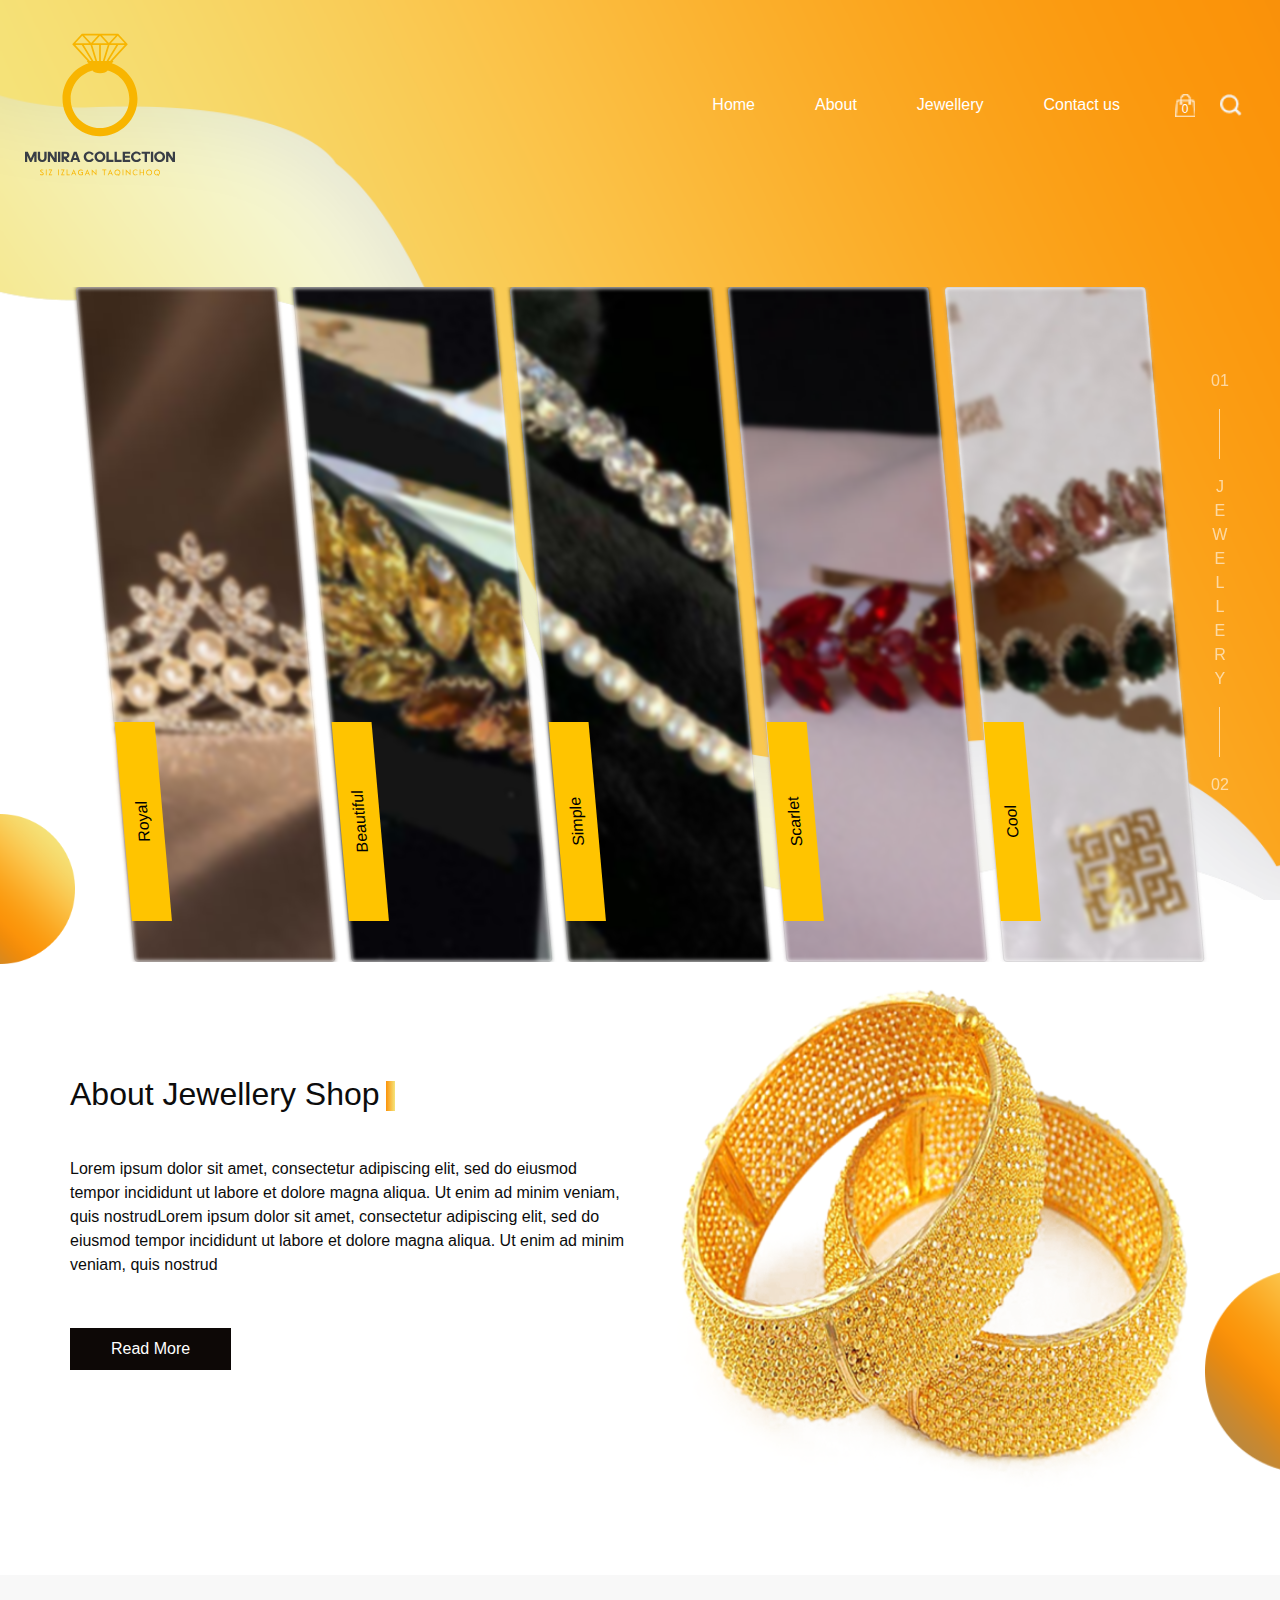
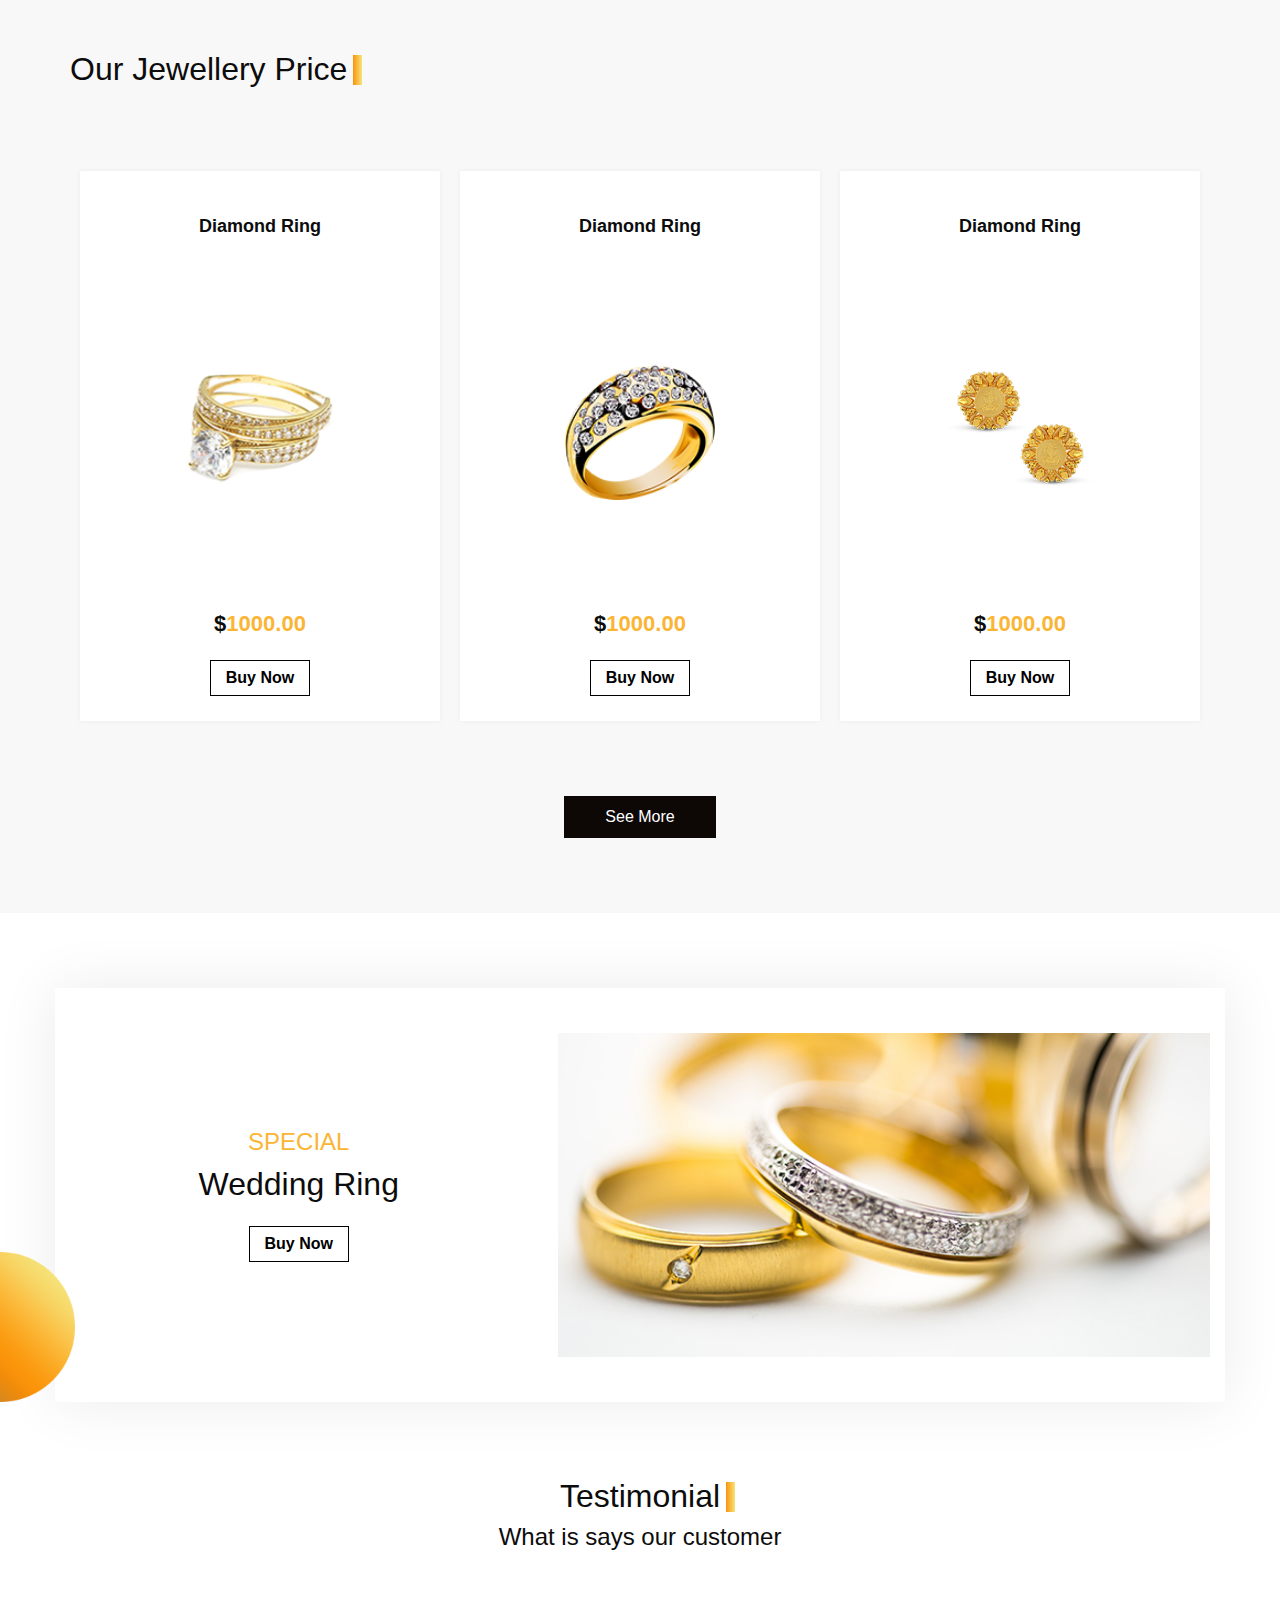
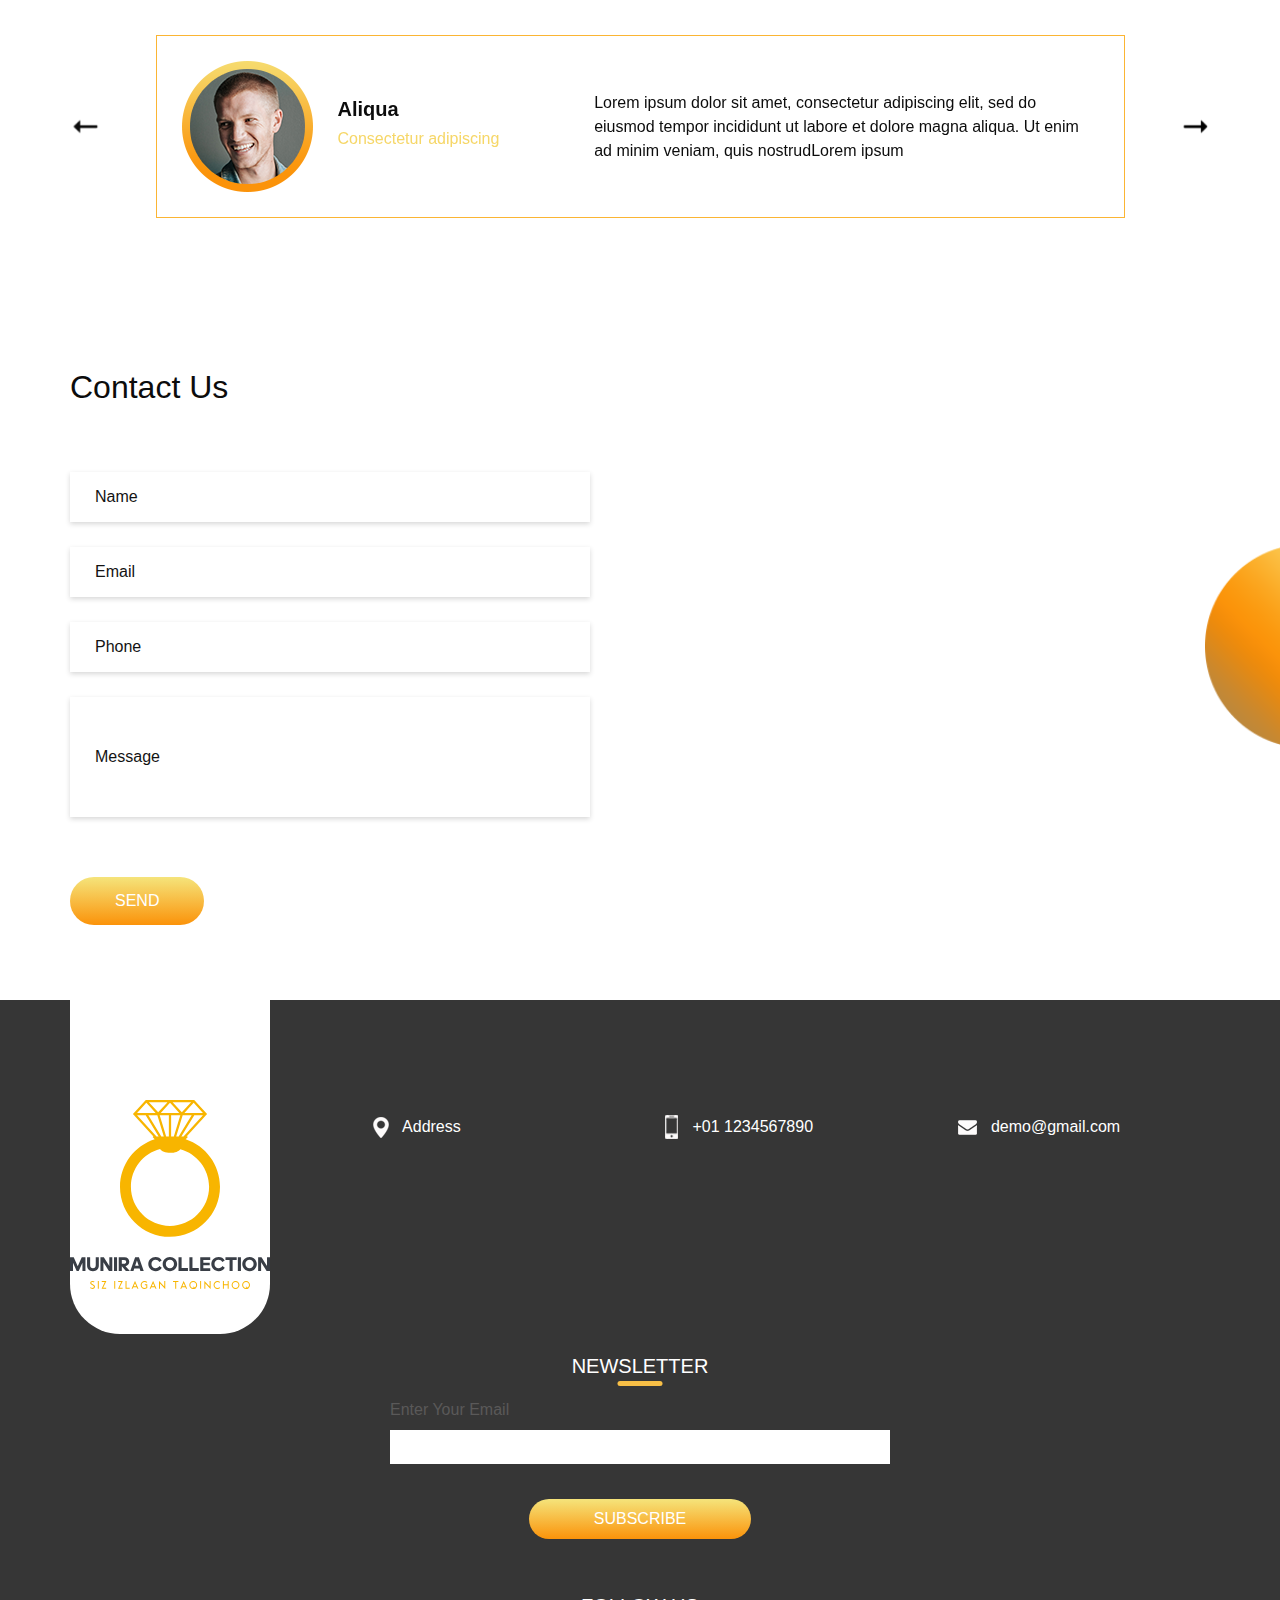
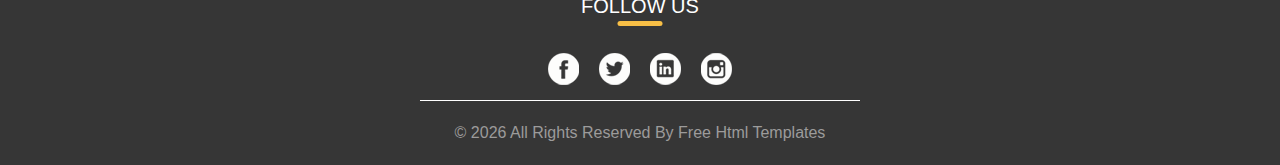
==== commit 9a649ae0: "ok" ====
--- a/index.html
+++ b/index.html
@@ -27,6 +27,7 @@
   <link href="css/style.css" rel="stylesheet" />
   <!-- responsive style -->
   <link href="css/responsive.css" rel="stylesheet" />
+  <link href="css/header-slider.css" rel="stylesheet" />
 </head>
 
 <body>
@@ -129,95 +130,27 @@
           </span>
         </div>
       </div>
-      <div class="container">
-        <div id="carouselExampleIndicators" class="carousel slide" data-ride="carousel">
-          <ol class="carousel-indicators">
-            <li data-target="#carouselExampleIndicators" data-slide-to="0" class="active">01</li>
-            <li data-target="#carouselExampleIndicators" data-slide-to="1">02</li>
-            <li data-target="#carouselExampleIndicators" data-slide-to="2">03</li>
-          </ol>
-          <div class="carousel-inner">
-            <div class="carousel-item active">
-              <div class="row">
-                <div class="col-md-6">
-                  <div class="detail_box">
-                    <h2>
-                      <span> New Collection</span>
-                      <hr>
-                    </h2>
-                    <h1>
-                      Jewellery
-                    </h1>
-                    <p>
-                      Lorem ipsum dolor sit amet consec tetur adipiscing elit elit at felislacinia
-                      aptent taciti sociosqu ad litora torquent per conubia nostra
-                    </p>
-                    <div>
-                      <a href="">Shop Now</a>
-                    </div>
-                  </div>
-                </div>
-                <div class="col-md-6">
-                  <div class="img-box">
-                    <img src="images/slider-img.png" alt="">
-                  </div>
-                </div>
-              </div>
-            </div>
-            <div class="carousel-item ">
-              <div class="row">
-                <div class="col-md-6">
-                  <div class="detail_box">
-                    <h2>
-                      <span> New Collection</span>
-                      <hr>
-                    </h2>
-                    <h1>
-                      Jewellery
-                    </h1>
-                    <p>
-                      Lorem ipsum dolor sit amet consec tetur adipiscing elit elit at felislacinia
-                      aptent taciti sociosqu ad litora torquent per conubia nostra
-                    </p>
-                    <div>
-                      <a href="">Shop Now</a>
-                    </div>
-                  </div>
-                </div>
-                <div class="col-md-6">
-                  <div class="img-box">
-                    <img src="images/slider-img.png" alt="">
-                  </div>
-                </div>
-              </div>
-            </div>
-            <div class="carousel-item ">
-              <div class="row">
-                <div class="col-md-6">
-                  <div class="detail_box">
-                    <h2>
-                      <span> New Collection</span>
-                      <hr>
-                    </h2>
-                    <h1>
-                      Jewellery
-                    </h1>
-                    <p>
-                      Lorem ipsum dolor sit amet consec tetur adipiscing elit elit at felislacinia
-                      aptent taciti sociosqu ad litora torquent per conubia nostra
-                    </p>
-                    <div>
-                      <a href="">Shop Now</a>
-                    </div>
-                  </div>
-                </div>
-                <div class="col-md-6">
-                  <div class="img-box">
-                    <img src="images/slider-img.png" alt="">
-                  </div>
-                </div>
-              </div>
-            </div>
+      <div class="accordion-container">
+        <div class="container">
+          <div class="card">
+            <img src="accordition-images/1.jpg">
+            <div class="card__head">Royal</div>
+          </div>
+          <div class="card">
+            <img src="accordition-images/2.jpg">
+            <div class="card__head">Beautiful</div>
+          </div>
+          <div class="card">
+            <img src="accordition-images/3.jpg">
+            <div class="card__head">Simple</div>
+          </div>
+          <div class="card">
+            <img src="accordition-images/4.png">
+            <div class="card__head">Scarlet</div>
+          </div>
+          <div class="card">
+            <img src="accordition-images/5.jpg">
+            <div class="card__head">Cool</div>
           </div>
         </div>
       </div>
@@ -227,7 +160,7 @@
   </div>
 
   <!-- item section -->
-
+<!-- 
   <div class="item_section layout_padding2">
     <div class="container">
       <div class="item_container">
@@ -278,7 +211,7 @@
         </div>
       </div>
     </div>
-  </div>
+  </div> -->
 
   <!-- end item section -->
 
--- a/css/style.css
+++ b/css/style.css
@@ -289,6 +289,7 @@
 
 .slider_section .img-box img {
   width: 100%;
+  transform: rotate(30deg) scale(1.1);
 }
 
 .slider_section .carousel-indicators {
--- a/css/header-slider.css
+++ b/css/header-slider.css
@@ -0,0 +1,61 @@
+.accordion-container {
+     margin: 0 auto;
+     min-height: 100vh;
+     font-family: sans-serif;
+     display: flex;
+     justify-content: center;
+     align-items: center;
+}
+.accordion-container .container {
+     display: flex;
+     justify-content: center;
+     align-items: center;
+     margin: 10vmin;
+     overflow: hidden;
+     transform: skew(5deg);
+}
+.accordion-container .container .card {
+     flex: 1;
+     transition: all 1s ease-in-out;
+     height: 75vmin;
+     position: relative;
+}
+.accordion-container .container .card .card__head {
+     color: black;
+     background: #ffc400;
+     padding: 0.5em;
+     transform: rotate(-90deg);
+     transform-origin: 0% 0%;
+     transition: all 0.5s ease-in-out;
+     min-width: 100%;
+     text-align: center;
+     position: absolute;
+     bottom: 0;
+     left: 0;
+     font-size: 1em;
+     white-space: nowrap;
+}
+.accordion-container .container .card:hover {
+     flex-grow: 10;
+}
+.accordion-container .container .card:hover img {
+     filter: blur(0px);
+}
+.accordion-container .container .card:hover .card__head {
+     text-align: center;
+     top: calc(100% - 2em);
+     color: white;
+     background: rgba(0, 0, 0, 0.5);
+     font-size: 2em;
+     transform: rotate(0deg) skew(-5deg);
+}
+.accordion-container .container .card img {
+     width: 100%;
+     height: 100%;
+     object-fit: cover;
+     transition: all 1s ease-in-out;
+     filter: blur(2px);
+}
+.accordion-container .container .card:not(:nth-child(5)) {
+     margin-right: 1em;
+}    
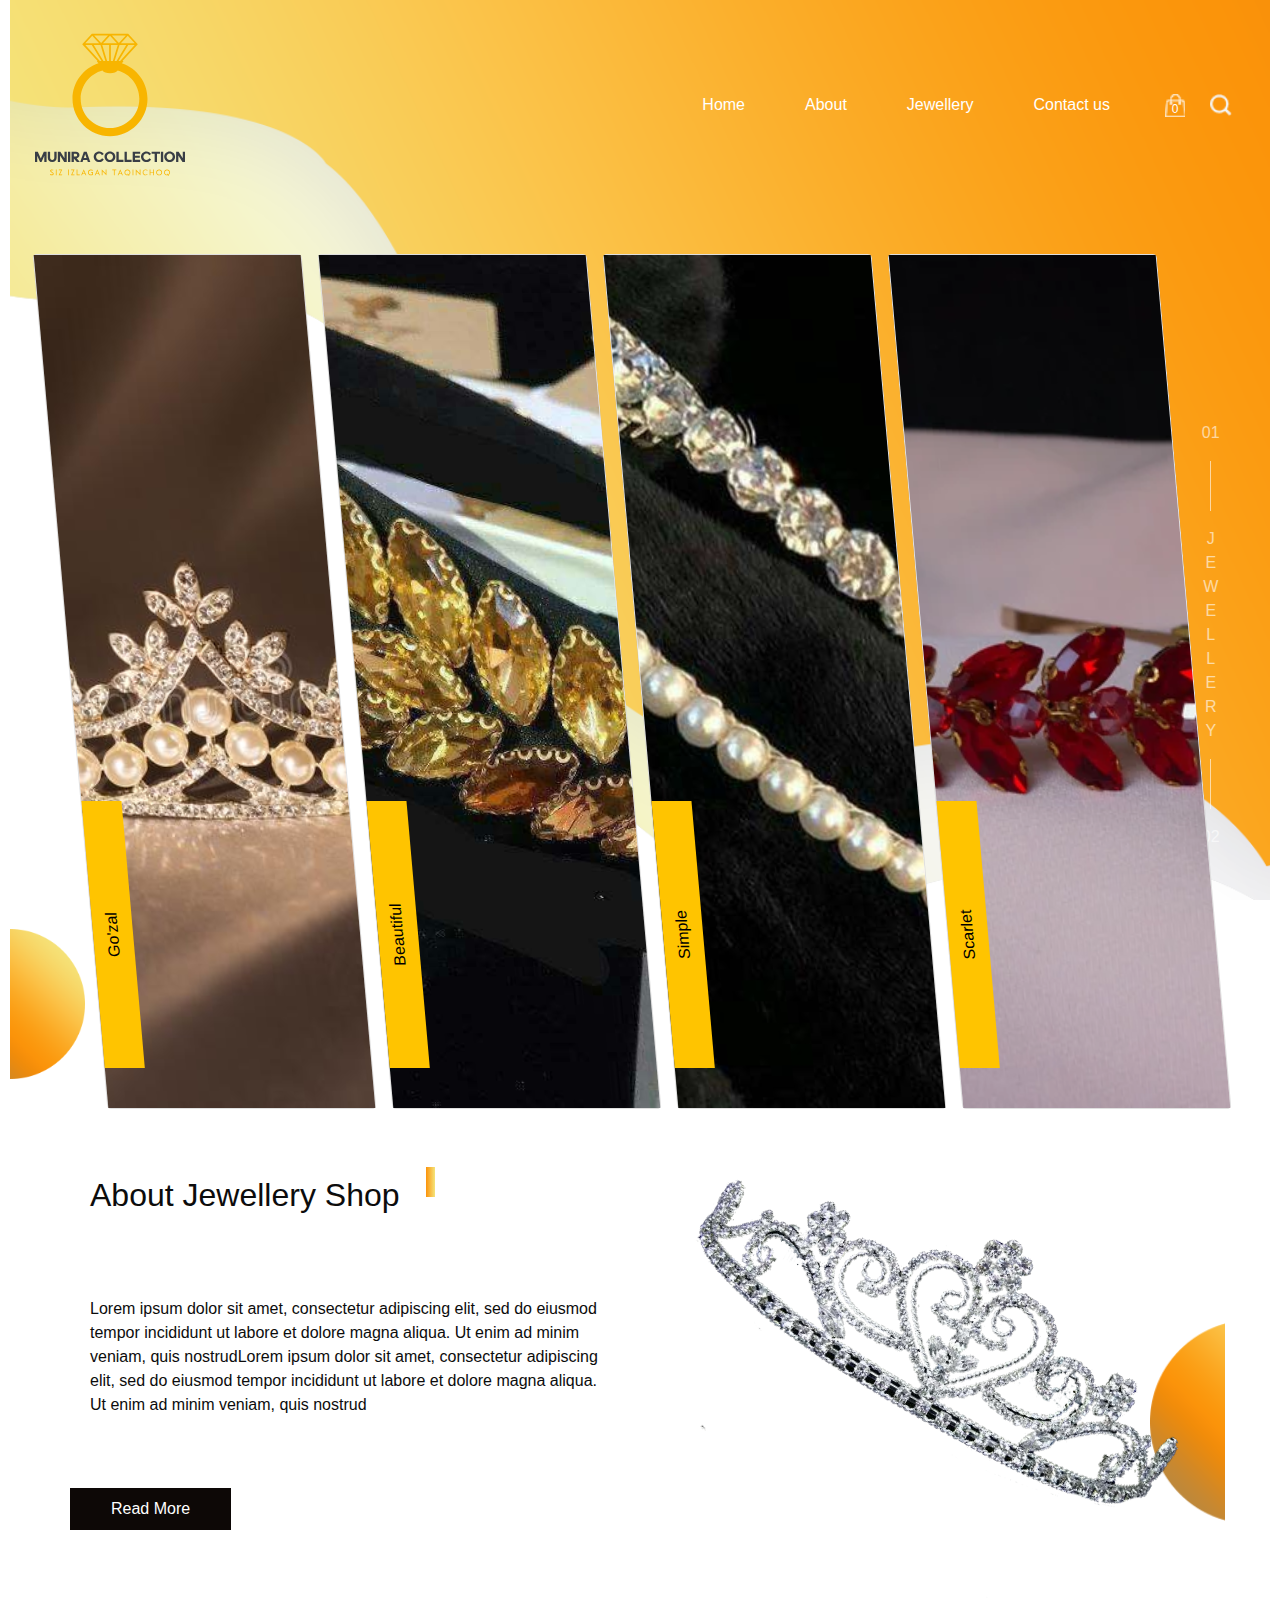
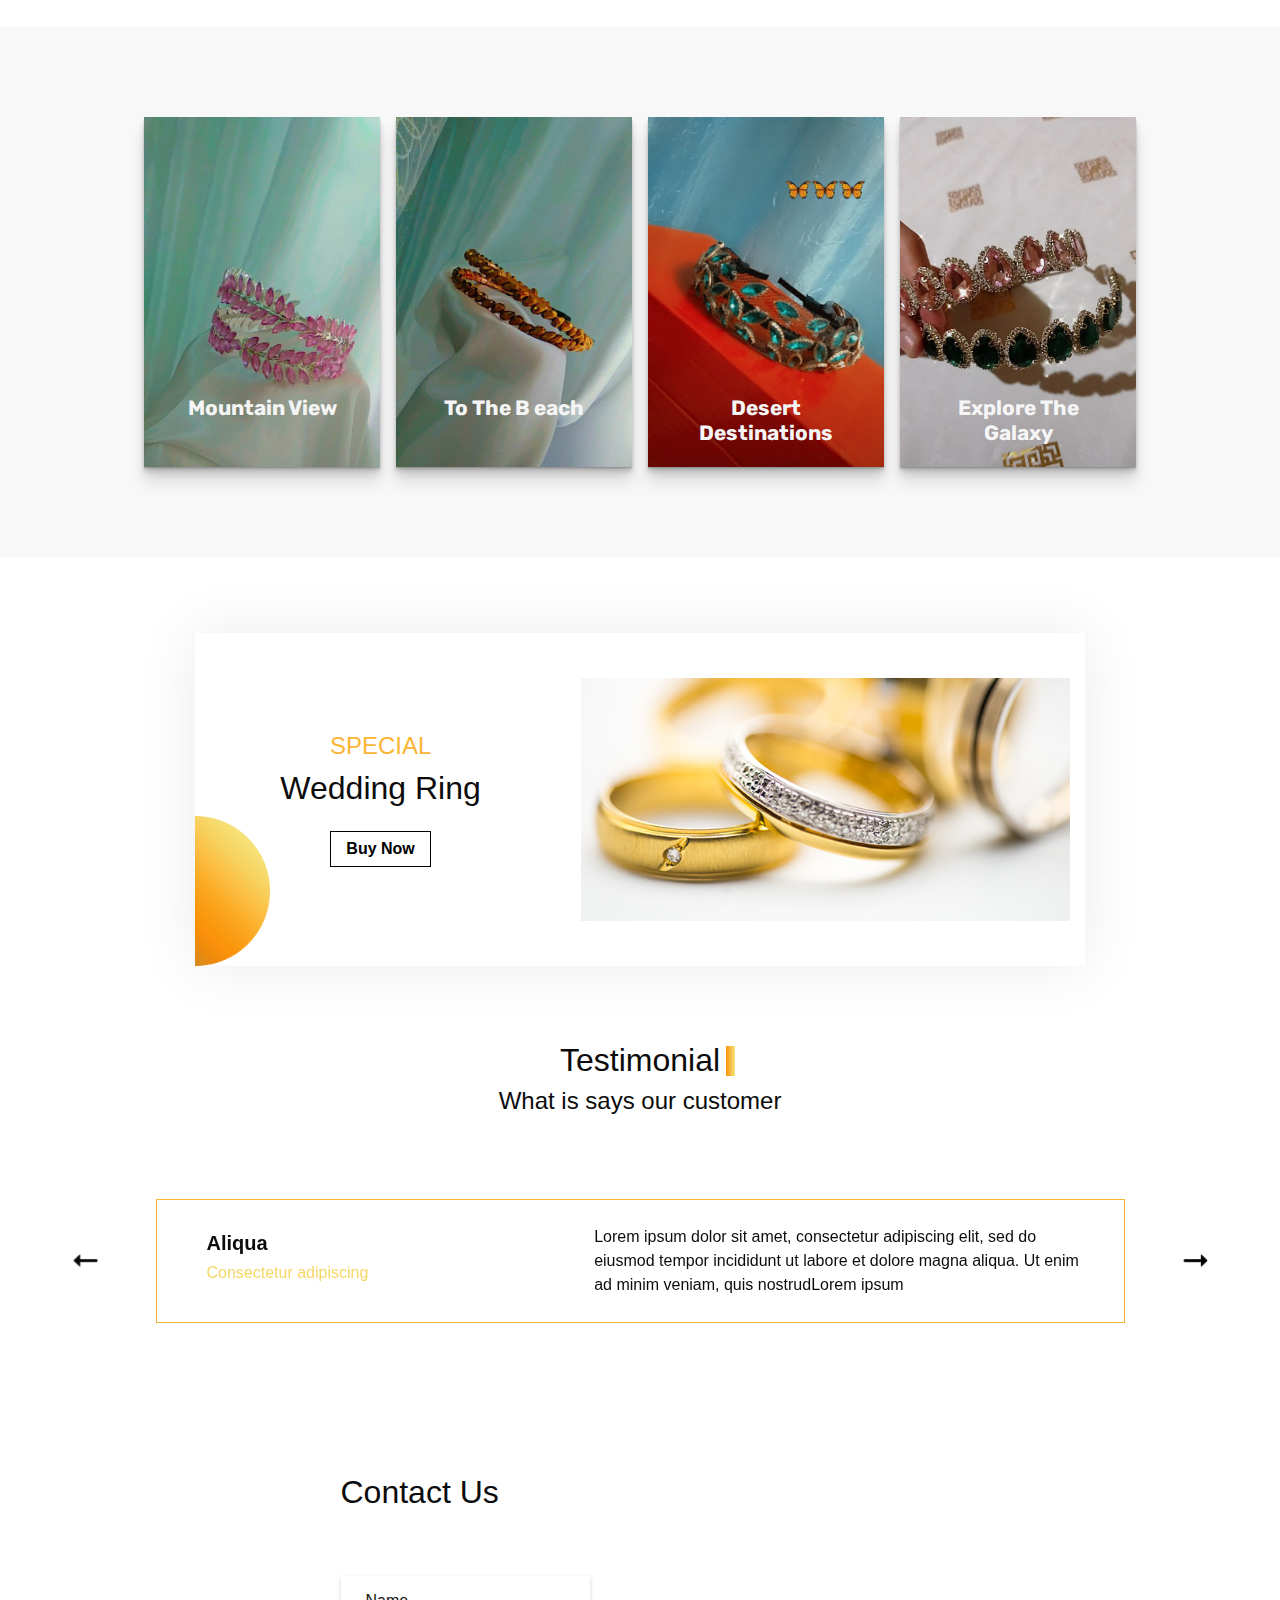
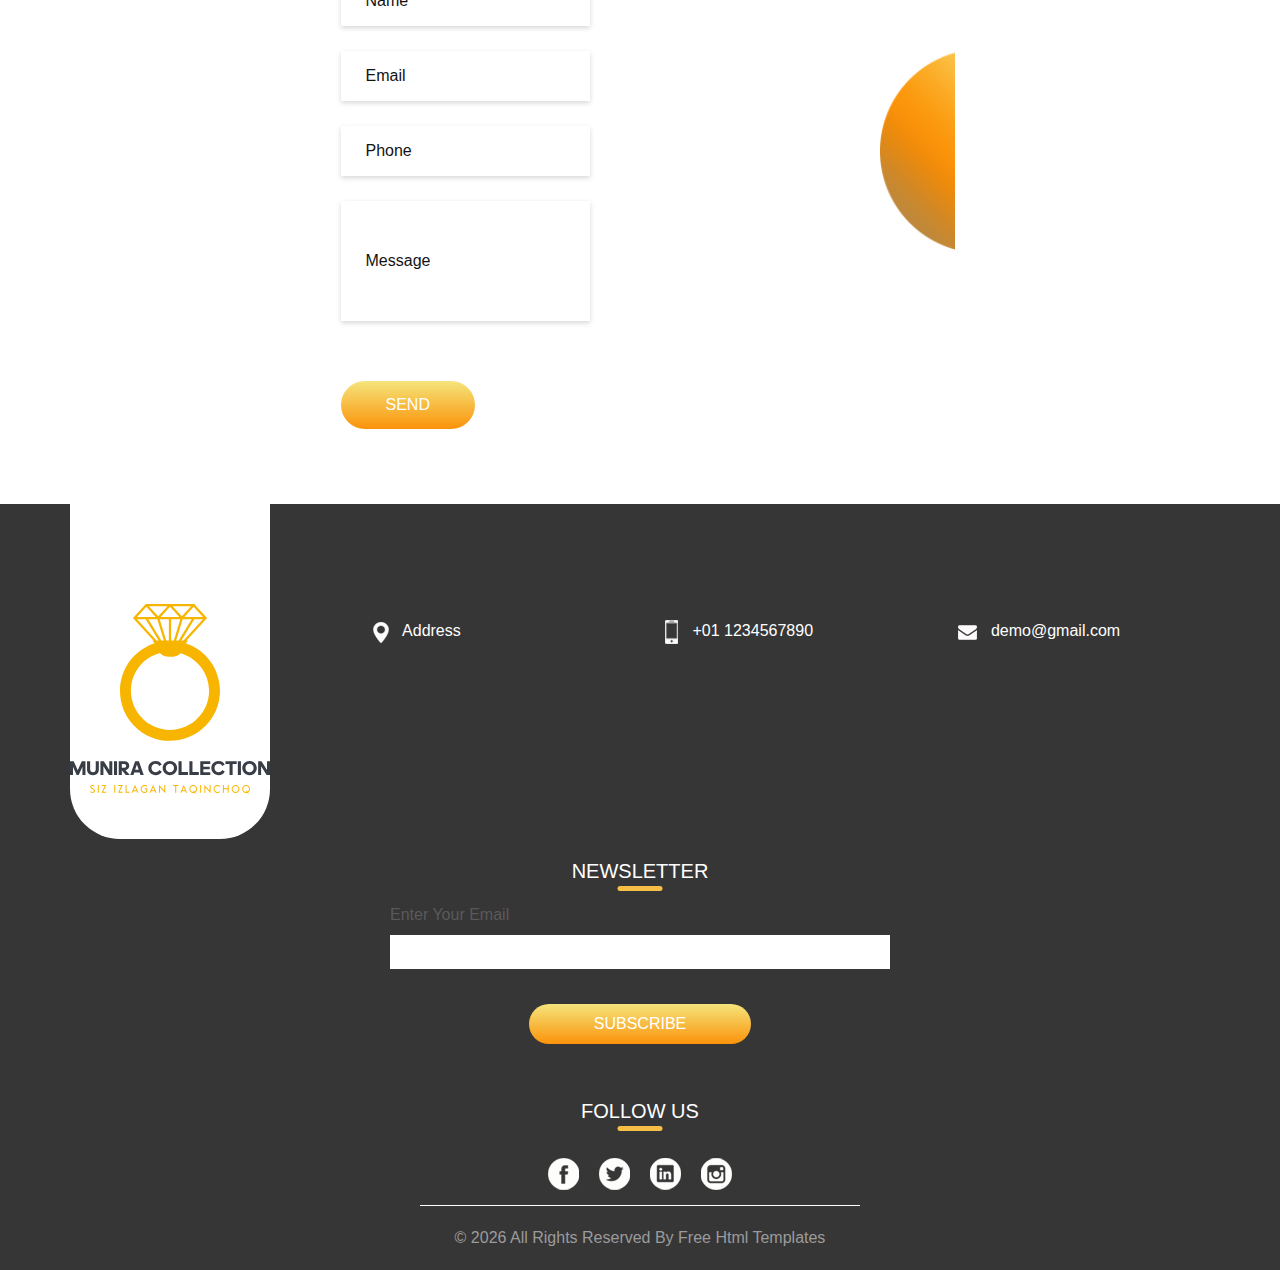
==== commit 6e405d94: "ok" ====
--- a/index.html
+++ b/index.html
@@ -20,6 +20,7 @@
 
   <!-- bootstrap core css -->
   <link rel="stylesheet" type="text/css" href="css/bootstrap.css" />
+  <link rel="stylesheet" href="./css/cards.css">
 
   <!-- fonts style -->
   <!-- <link href="https://fonts.googleapis.com/css?family=Baloo+Chettan|Poppins:400,600,700&display=swap" rel="stylesheet"> -->
@@ -134,7 +135,7 @@
         <div class="container">
           <div class="card">
             <img src="accordition-images/1.jpg">
-            <div class="card__head">Royal</div>
+            <div class="card__head">Go'zal</div>
           </div>
           <div class="card">
             <img src="accordition-images/2.jpg">
@@ -148,10 +149,6 @@
             <img src="accordition-images/4.png">
             <div class="card__head">Scarlet</div>
           </div>
-          <div class="card">
-            <img src="accordition-images/5.jpg">
-            <div class="card__head">Cool</div>
-          </div>
         </div>
       </div>
 
@@ -160,58 +157,6 @@
   </div>
 
   <!-- item section -->
-<!-- 
-  <div class="item_section layout_padding2">
-    <div class="container">
-      <div class="item_container">
-        <div class="box">
-          <div class="price">
-            <h6>
-              Best PRICE
-            </h6>
-          </div>
-          <div class="img-box">
-            <img src="images/i-1.png" alt="">
-          </div>
-          <div class="name">
-            <h5>
-              Bracelet
-            </h5>
-          </div>
-        </div>
-        <div class="box">
-          <div class="price">
-            <h6>
-              Best PRICE
-            </h6>
-          </div>
-          <div class="img-box">
-            <img src="images/i-2.png" alt="">
-          </div>
-          <div class="name">
-            <h5>
-              Ring
-            </h5>
-          </div>
-        </div>
-        <div class="box">
-          <div class="price">
-            <h6>
-              Best PRICE
-            </h6>
-          </div>
-          <div class="img-box">
-            <img src="images/i-3.png" alt="">
-          </div>
-          <div class="name">
-            <h5>
-              Earings
-            </h5>
-          </div>
-        </div>
-      </div>
-    </div>
-  </div> -->
 
   <!-- end item section -->
 
@@ -245,7 +190,9 @@
         </div>
         <div class="col-md-6">
           <div class="img-box">
-            <img src="images/about-img.png" alt="">
+            <img
+              src="images/kisspng-crown-tiara-portable-network-graphics-clip-art-ima-5cdfde6dca0c54.2348713215581753418276.png"
+              alt="">
           </div>
         </div>
       </div>
@@ -257,74 +204,37 @@
   <!-- price section -->
 
   <section class="price_section layout_padding">
-    <div class="container">
-      <div class="heading_container">
-        <h2>
-          Our Jewellery Price
-        </h2>
-      </div>
-      <div class="price_container">
-        <div class="box">
-          <div class="name">
-            <h6>
-              Diamond Ring
-            </h6>
-          </div>
-          <div class="img-box">
-            <img src="images/p-1.png" alt="">
-          </div>
-          <div class="detail-box">
-            <h5>
-              $<span>1000.00</span>
-            </h5>
-            <a href="">
-              Buy Now
-            </a>
-          </div>
-        </div>
-        <div class="box">
-          <div class="name">
-            <h6>
-              Diamond Ring
-            </h6>
-          </div>
-          <div class="img-box">
-            <img src="images/i-2.png" alt="">
-          </div>
-          <div class="detail-box">
-            <h5>
-              $<span>1000.00</span>
-            </h5>
-            <a href="">
-              Buy Now
-            </a>
-          </div>
-        </div>
-        <div class="box">
-          <div class="name">
-            <h6>
-              Diamond Ring
-            </h6>
-          </div>
-          <div class="img-box">
-            <img src="images/i-3.png" alt="">
-          </div>
-          <div class="detail-box">
-            <h5>
-              $<span>1000.00</span>
-            </h5>
-            <a href="">
-              Buy Now
-            </a>
-          </div>
-        </div>
-      </div>
-      <div class="d-flex justify-content-center">
-        <a href="" class="price_btn">
-          See More
-        </a>
-      </div>
-    </div>
+    <main class="page-content_product">
+      <div class="card_product">
+        <div class="content_product">
+          <h2 class="title_product">Mountain View</h2>
+          <p class="copy">Check out all of these gorgeous mountain trips with beautiful views of, you guessed it, the
+            mountains</p>
+          <button class="btn_product">Zakaz berish</button>
+        </div>
+      </div>
+      <div class="card_product">
+        <div class="content_product">
+          <h2 class="title_product">To The B  each</h2>
+          <p class="copy">Plan your next beach trip with these fabulous destinations</p>
+          <button class="btn_product">Zakaz berish</button>
+        </div>
+      </div>
+      <div class="card_product">
+        <div class="content_product">
+          <h2 class="title_product">Desert Destinations</h2>
+          <p class="copy">It's the desert you've always dreamed of</p>
+          <button class="btn_product">Zakaz berish</button>
+        </div>
+      </div>
+      <div class="card_product">
+        <div class="content_product">
+          <h2 class="title_product">Explore The Galaxy</h2>
+          <p class="copy">Seriously, straight up, just blast off into outer space today</p>
+          <button class="btn_product">Zakaz berish</button>
+        </div>
+      </div>
+    </main>
   </section>
 
   <!-- end price section -->
@@ -503,7 +413,7 @@
           <div class="map_container">
             <div class="map-responsive">
               <iframe
-                src="https://www.google.com/maps/embed/v1/place?key=AIzaSyA0s1a7phLN0iaD6-UE7m4qP-z21pH0eSc&q=Eiffel+Tower+Paris+France"
+                src="https://www.google.com/maps/embed/v1/place?key=AIzaSyA0s1a7phLN0iaD6-UE7m4qP-z21pH0eSc&q=turtkul"
                 width="600" height="300" frameborder="0" style="border:0; width: 100%; height:100%"
                 allowfullscreen></iframe>
             </div>
@@ -634,6 +544,7 @@
     </p>
   </section>
   <!-- footer section -->
+  <script src="./js/app.js"></script>
 
   <script type="text/javascript" src="js/jquery-3.4.1.min.js"></script>
   <script type="text/javascript" src="js/bootstrap.js"></script>
--- a/css/cards.css
+++ b/css/cards.css
@@ -0,0 +1,194 @@
+@import url("https://fonts.googleapis.com/css?family=Cardo:400i|Rubik:400,700&display=swap");
+:root {
+     --d: 700ms;
+     --e: cubic-bezier(0.19, 1, 0.22, 1);
+     --font-sans: "Rubik", sans-serif;
+     --font-serif: "Cardo", serif;
+}
+* {
+     box-sizing: border-box;
+}
+html,
+body {
+     height: 100%;
+}
+body {
+     display: grid;
+     place-items: center;
+}
+.page-content_product {
+     display: grid;
+     grid-gap: 1rem;
+     padding: 1rem;
+     max-width: 1024px;
+     margin: 0 auto;
+     font-family: var(--font-sans);
+}
+@media (min-width: 600px) {
+     .page-content_product {
+          grid-template-columns: repeat(2, 1fr);
+     }
+}
+@media (min-width: 800px) {
+     .page-content_product {
+          grid-template-columns: repeat(4, 1fr);
+     }
+}
+.card_product {
+     position: relative;
+     display: flex;
+     align-items: flex-end;
+     overflow: hidden;
+     padding: 1rem;
+     width: 100%;
+     text-align: center;
+     color: whitesmoke;
+     background-color: whitesmoke;
+     box-shadow: 0 1px 1px rgba(0, 0, 0, 0.1), 0 2px 2px rgba(0, 0, 0, 0.1),
+          0 4px 4px rgba(0, 0, 0, 0.1), 0 8px 8px rgba(0, 0, 0, 0.1),
+          0 16px 16px rgba(0, 0, 0, 0.1);
+}
+@media (min-width: 600px) {
+     .card_product {
+          height: 350px;
+     }
+}
+.card_product:before {
+     content: "";
+     position: absolute;
+     top: 0;
+     left: 0;
+     width: 100%;
+     height: 110%;
+     background-size: cover;
+     background-position: 0 0;
+     transition: transform calc(var(--d) * 1.5) var(--e);
+     pointer-events: none;
+}
+.card_product:after {
+     content: "";
+     display: block;
+     position: absolute;
+     top: 0;
+     left: 0;
+     width: 100%;
+     height: 200%;
+     pointer-events: none;
+     background-image: linear-gradient(
+          to bottom,
+          rgba(0, 0, 0, 0) 0%,
+          rgba(0, 0, 0, 0.009) 11.7%,
+          rgba(0, 0, 0, 0.034) 22.1%,
+          rgba(0, 0, 0, 0.072) 31.2%,
+          rgba(0, 0, 0, 0.123) 39.4%,
+          rgba(0, 0, 0, 0.182) 46.6%,
+          rgba(0, 0, 0, 0.249) 53.1%,
+          rgba(0, 0, 0, 0.32) 58.9%,
+          rgba(0, 0, 0, 0.394) 64.3%,
+          rgba(0, 0, 0, 0.468) 69.3%,
+          rgba(0, 0, 0, 0.54) 74.1%,
+          rgba(0, 0, 0, 0.607) 78.8%,
+          rgba(0, 0, 0, 0.668) 83.6%,
+          rgba(0, 0, 0, 0.721) 88.7%,
+          rgba(0, 0, 0, 0.762) 94.1%,
+          rgba(0, 0, 0, 0.79) 100%
+     );
+     transform: translateY(-50%);
+     transition: transform calc(var(--d) * 2) var(--e);
+}
+.card_product:nth-child(1):before {
+     background-image: url(./../images/product1.jpg);
+}
+.card_product:nth-child(2):before {
+     background-image: url(./../images/product2.jpg);
+}
+.card_product:nth-child(3):before {
+     background-image: url(./../images/product3.jpg);
+}
+.card_product:nth-child(4):before {
+     background-image: url(./../images/product4.jpg);
+}
+.content_product {
+     position: relative;
+     display: flex;
+     flex-direction: column;
+     align-items: center;
+     width: 100%;
+     padding: 1rem;
+     transition: transform var(--d) var(--e);
+     z-index: 1;
+}
+.content_product > * + * {
+     margin-top: 1rem;
+}
+.title_product {
+     font-size: 1.3rem;
+     font-weight: bold;
+     line-height: 1.2;
+}
+.copy_product {
+     font-family: var(--font-serif);
+     font-size: 1.125rem;
+     font-style: italic;
+     line-height: 1.35;
+}
+.btn_product {
+     cursor: pointer;
+     margin-top: 1.5rem;
+     padding: 0.75rem 1.5rem;
+     font-size: 0.65rem;
+     font-weight: bold;
+     letter-spacing: 0.025rem;
+     text-transform: uppercase;
+     color: white;
+     background-color: black;
+     border: none;
+}
+.btn_product:hover {
+     background-color: #ffc400;
+}
+.btn_product:focus {
+     outline: 1px dashed yellow;
+     outline-offset: 3px;
+}
+@media (hover: hover) and (min-width: 600px) {
+     .card_product:after {
+          transform: translateY(0);
+     }
+     .content_product {
+          transform: translateY(calc(100% - 4.5rem));
+     }
+     .content_product > *:not(.title_product) {
+          opacity: 0;
+          transform: translateY(1rem);
+          transition: transform var(--d) var(--e), opacity var(--d) var(--e);
+     }
+     .card_product:hover,
+     .card_product:focus-within {
+          align-items: center;
+     }
+     .card_product:hover:before,
+     .card_product:focus-within:before {
+          transform: translateY(-4%);
+     }
+     .card_product:hover:after,
+     .card_product:focus-within:after {
+          transform: translateY(-50%);
+     }
+     .card_product:hover .content_product,
+     .card_product:focus-within .content_product {
+          transform: translateY(0);
+     }
+     .card_product:hover .content_product > *:not(.title_product),
+     .card_product:focus-within .content_product > *:not(.title_product) {
+          opacity: 1;
+          transform: translateY(0);
+          transition-delay: calc(var(--d) / 8);
+     }
+     .card_product:focus-within:before,
+     .card_product:focus-within:after,
+     .card_product:focus-within .content_product,
+     .card_product:focus-within .content_product > *:not(.title_product) {
+          transition-duration: 0s;
+     }
+}
--- a/css/style.css
+++ b/css/style.css
@@ -1,915 +1,945 @@
 body {
-  font-family: "Poppins", sans-serif;
-  color: #0c0c0c;
-  background-color: #ffffff;
+     font-family: "Poppins", sans-serif;
+     color: #0c0c0c;
+     background-color: #ffffff;
 }
 
 .layout_padding {
-  padding: 75px 0;
+     padding: 75px 0;
 }
 
 .layout_padding2 {
-  padding: 45px 0;
+     padding: 45px 0;
 }
 
 .layout_padding2-top {
-  padding-top: 45px;
+     padding-top: 45px;
 }
 
 .layout_padding2-bottom {
-  padding-bottom: 45px;
+     padding-bottom: 45px;
 }
 
 .layout_padding-top {
-  padding-top: 75px;
+     padding-top: 75px;
 }
 
 .layout_padding-bottom {
-  padding-bottom: 75px;
+     padding-bottom: 75px;
 }
 
 .heading_container {
-  display: -webkit-box;
-  display: -ms-flexbox;
-  display: flex;
+     display: -webkit-box;
+     display: -ms-flexbox;
+     display: flex;
 }
 
 .heading_container h2 {
-  position: relative;
+     position: relative;
 }
 
 .heading_container h2::before {
-  content: "";
-  position: absolute;
-  width: 9px;
-  height: 30px;
-  top: 14%;
-  right: -15px;
-  background: -webkit-gradient(linear, left top, right top, from(#fb930a), to(#f5e47b));
-  background: linear-gradient(to right, #fb930a, #f5e47b);
+     content: "";
+     position: absolute;
+     width: 9px;
+     height: 30px;
+     top: 14%;
+     right: -15px;
+     background: -webkit-gradient(
+          linear,
+          left top,
+          right top,
+          from(#fb930a),
+          to(#f5e47b)
+     );
+     background: linear-gradient(to right, #fb930a, #f5e47b);
 }
 
 /*header section*/
 .hero_area {
-  height: 100vh;
-  position: relative;
-  background-image: url(../images/hero-bg.png);
-  background-size: cover;
-  background-position: bottom right;
-  background-repeat: no-repeat;
+     height: 100vh;
+     position: relative;
+     background-image: url(../images/hero-bg.png);
+     background-size: cover;
+     background-position: bottom right;
+     background-repeat: no-repeat;
 }
 
 .sub_page .hero_area {
-  height: auto;
-  background-position: top right;
+     height: auto;
+     background-position: top right;
 }
 
 .hero_area.sub_pages {
-  height: auto;
+     height: auto;
 }
 
 .header_section .container-fluid {
-  padding-right: 25px;
-  padding-left: 25px;
+     padding-right: 25px;
+     padding-left: 25px;
 }
 
 .header_section .nav_container {
-  margin: 0 auto;
+     margin: 0 auto;
 }
 
 .custom_nav-container.navbar-expand-lg .navbar-nav .nav-link {
-  padding: 10px 30px;
-  color: #ffffff;
-  text-align: center;
+     padding: 10px 30px;
+     color: #ffffff;
+     text-align: center;
 }
 
 a,
 a:hover,
 a:focus {
-  text-decoration: none;
+     text-decoration: none;
 }
 
 a:hover,
 a:focus {
-  color: initial;
+     color: initial;
 }
 
 .btn,
 .btn:focus {
-  outline: none !important;
-  -webkit-box-shadow: none;
-          box-shadow: none;
+     outline: none !important;
+     -webkit-box-shadow: none;
+     box-shadow: none;
 }
 
 .custom_nav-container .nav_search-btn {
-  background-image: url(../images/search-icon.png);
-  background-size: 22px;
-  background-repeat: no-repeat;
-  background-position-y: 7px;
-  width: 35px;
-  height: 35px;
-  padding: 0;
-  border: none;
+     background-image: url(../images/search-icon.png);
+     background-size: 22px;
+     background-repeat: no-repeat;
+     background-position-y: 7px;
+     width: 35px;
+     height: 35px;
+     padding: 0;
+     border: none;
 }
 
 .navbar-brand {
-  display: -webkit-box;
-  display: -ms-flexbox;
-  display: flex;
-  -webkit-box-align: center;
-      -ms-flex-align: center;
-          align-items: center;
+     display: -webkit-box;
+     display: -ms-flexbox;
+     display: flex;
+     -webkit-box-align: center;
+     -ms-flex-align: center;
+     align-items: center;
 }
 
 .navbar-brand img {
-  width: 30px;
-  margin-right: 5px;
+     width: 30px;
+     margin-right: 5px;
 }
 
 .navbar-brand span {
-  font-size: 22px;
-  font-weight: 700;
-  color: #191919;
-  text-transform: uppercase;
+     font-size: 22px;
+     font-weight: 700;
+     color: #191919;
+     text-transform: uppercase;
 }
 
 .custom_nav-container {
-  z-index: 99999;
-  padding: 5px 0;
+     z-index: 99999;
+     padding: 5px 0;
 }
 
 .custom_nav-container .navbar-toggler {
-  outline: none;
+     outline: none;
 }
 
 .custom_nav-container .navbar-toggler .navbar-toggler-icon {
-  background-image: url(../images/menu.png);
-  background-size: 45px;
+     background-image: url(../images/menu.png);
+     background-size: 45px;
 }
 
 .quote_btn-container {
-  display: -webkit-box;
-  display: -ms-flexbox;
-  display: flex;
-  -webkit-box-align: center;
-      -ms-flex-align: center;
-          align-items: center;
+     display: -webkit-box;
+     display: -ms-flexbox;
+     display: flex;
+     -webkit-box-align: center;
+     -ms-flex-align: center;
+     align-items: center;
 }
 
 .quote_btn-container a {
-  color: #000000;
-  position: relative;
+     color: #000000;
+     position: relative;
 }
 
 .quote_btn-container a .cart_number {
-  position: absolute;
-  top: 68%;
-  left: 50%;
-  -webkit-transform: translate(-50%, -50%);
-          transform: translate(-50%, -50%);
-  color: #ffffff;
-  font-size: 12px;
+     position: absolute;
+     top: 68%;
+     left: 50%;
+     -webkit-transform: translate(-50%, -50%);
+     transform: translate(-50%, -50%);
+     color: #ffffff;
+     font-size: 12px;
 }
 
 .quote_btn-container a img {
-  width: 20px;
-  margin: 0 25px;
+     width: 20px;
+     margin: 0 25px;
 }
 
 /*end header section*/
 /* slider section */
 .slider_section {
-  height: calc(100% - 70px);
-  display: -webkit-box;
-  display: -ms-flexbox;
-  display: flex;
-  -webkit-box-align: center;
-      -ms-flex-align: center;
-          align-items: center;
-  position: relative;
+     /* height: calc(100% - 70px); */
+     display: -webkit-box;
+     display: -ms-flexbox;
+     display: flex;
+     -webkit-box-align: center;
+     -ms-flex-align: center;
+     align-items: center;
+     position: relative;
 }
 
 .slider_section .row {
-  -webkit-box-align: center;
-      -ms-flex-align: center;
-          align-items: center;
+     -webkit-box-align: center;
+     -ms-flex-align: center;
+     align-items: center;
 }
 
 .slider_section .design-box {
-  position: absolute;
-  bottom: 0;
-  -webkit-transform: translateY(-50%);
-          transform: translateY(-50%);
-  left: 0;
-  width: 75px;
+     position: absolute;
+     bottom: 0;
+     -webkit-transform: translateY(-50%);
+     transform: translateY(-50%);
+     left: 0;
+     width: 75px;
 }
 
 .slider_section .design-box img {
-  width: 100%;
+     width: 100%;
 }
 
 .slider_section .slider_number-container {
-  position: absolute;
-  top: 45%;
-  -webkit-transform: translateY(-50%);
-          transform: translateY(-50%);
-  right: 4%;
-  text-align: center;
-  opacity: .6;
+     position: absolute;
+     top: 45%;
+     -webkit-transform: translateY(-50%);
+     transform: translateY(-50%);
+     right: 4%;
+     text-align: center;
+     opacity: 0.6;
 }
 
 .slider_section .slider_number-container hr {
-  width: 1px;
-  height: 50px;
-  border: none;
-  background-color: #ffffff;
+     width: 1px;
+     height: 50px;
+     border: none;
+     background-color: #ffffff;
 }
 
 .slider_section .slider_number-container .number-box {
-  display: -webkit-box;
-  display: -ms-flexbox;
-  display: flex;
-  -webkit-box-orient: vertical;
-  -webkit-box-direction: normal;
-      -ms-flex-direction: column;
-          flex-direction: column;
-  -webkit-box-pack: center;
-      -ms-flex-pack: center;
-          justify-content: center;
-  -webkit-box-align: center;
-      -ms-flex-align: center;
-          align-items: center;
-  color: #ffffff;
-  text-transform: uppercase;
+     display: -webkit-box;
+     display: -ms-flexbox;
+     display: flex;
+     -webkit-box-orient: vertical;
+     -webkit-box-direction: normal;
+     -ms-flex-direction: column;
+     flex-direction: column;
+     -webkit-box-pack: center;
+     -ms-flex-pack: center;
+     justify-content: center;
+     -webkit-box-align: center;
+     -ms-flex-align: center;
+     align-items: center;
+     color: #ffffff;
+     text-transform: uppercase;
 }
 
 .slider_section .detail_box h2 {
-  margin-bottom: 0;
-  display: -webkit-box;
-  display: -ms-flexbox;
-  display: flex;
-  -webkit-box-align: center;
-      -ms-flex-align: center;
-          align-items: center;
+     margin-bottom: 0;
+     display: -webkit-box;
+     display: -ms-flexbox;
+     display: flex;
+     -webkit-box-align: center;
+     -ms-flex-align: center;
+     align-items: center;
 }
 
 .slider_section .detail_box h2 span {
-  margin-right: 10px;
+     margin-right: 10px;
 }
 
 .slider_section .detail_box h2 hr {
-  margin: 0;
-  border: none;
-  width: 55px;
-  height: 1px;
-  background-color: #000000;
+     margin: 0;
+     border: none;
+     width: 55px;
+     height: 1px;
+     background-color: #000000;
 }
 
 .slider_section .detail_box h1 {
-  font-weight: bold;
-  text-transform: uppercase;
-  font-size: 5rem;
-  margin-bottom: 30px;
+     font-weight: bold;
+     text-transform: uppercase;
+     font-size: 5rem;
+     margin-bottom: 30px;
 }
 
 .slider_section .detail_box a {
-  display: inline-block;
-  padding: 8px 40px;
-  background-color: #0d0806;
-  border: 1px solid #0d0806;
-  color: #ffffff;
-  border-radius: 0;
-  margin: 35px 0;
+     display: inline-block;
+     padding: 8px 40px;
+     background-color: #0d0806;
+     border: 1px solid #0d0806;
+     color: #ffffff;
+     border-radius: 0;
+     margin: 35px 0;
 }
 
 .slider_section .detail_box a:hover {
-  background-color: transparent;
-  color: #0d0806;
+     background-color: transparent;
+     color: #0d0806;
 }
 
 .slider_section .img-box img {
-  width: 100%;
-  transform: rotate(30deg) scale(1.1);
+     width: 100%;
+     transform: rotate(30deg) scale(1.1);
 }
 
 .slider_section .carousel-indicators {
-  padding: 0;
-  margin: 0;
-  right: initial;
-  bottom: 22%;
-  left: 17%;
+     padding: 0;
+     margin: 0;
+     right: initial;
+     bottom: 22%;
+     left: 17%;
 }
 
 .slider_section .carousel-indicators li {
-  text-indent: 0;
-  width: auto;
-  height: auto;
-  opacity: 1;
-  background-color: transparent;
-  border: none;
-  color: #c0c0c0;
-  font-size: 24px;
-  display: none;
+     text-indent: 0;
+     width: auto;
+     height: auto;
+     opacity: 1;
+     background-color: transparent;
+     border: none;
+     color: #c0c0c0;
+     font-size: 24px;
+     display: none;
 }
 
 .slider_section .carousel-indicators li.active {
-  display: block;
+     display: block;
 }
 
 .item_section .item_container {
-  display: -webkit-box;
-  display: -ms-flexbox;
-  display: flex;
-  -webkit-box-pack: center;
-      -ms-flex-pack: center;
-          justify-content: center;
-  -ms-flex-wrap: wrap;
-      flex-wrap: wrap;
+     display: -webkit-box;
+     display: -ms-flexbox;
+     display: flex;
+     -webkit-box-pack: center;
+     -ms-flex-pack: center;
+     justify-content: center;
+     -ms-flex-wrap: wrap;
+     flex-wrap: wrap;
 }
 
 .item_section .item_container .box {
-  width: 300px;
-  display: -webkit-box;
-  display: -ms-flexbox;
-  display: flex;
-  -webkit-box-orient: vertical;
-  -webkit-box-direction: normal;
-      -ms-flex-direction: column;
-          flex-direction: column;
-  -webkit-box-pack: justify;
-      -ms-flex-pack: justify;
-          justify-content: space-between;
-  margin: 30px 10px;
-  padding: 15px;
-  -webkit-box-shadow: 0px 0px 2px 0.5px rgba(0, 0, 0, 0.15);
-  box-shadow: 0px 0px 2px 0.5px rgba(0, 0, 0, 0.15);
+     width: 300px;
+     display: -webkit-box;
+     display: -ms-flexbox;
+     display: flex;
+     -webkit-box-orient: vertical;
+     -webkit-box-direction: normal;
+     -ms-flex-direction: column;
+     flex-direction: column;
+     -webkit-box-pack: justify;
+     -ms-flex-pack: justify;
+     justify-content: space-between;
+     margin: 30px 10px;
+     padding: 15px;
+     -webkit-box-shadow: 0px 0px 2px 0.5px rgba(0, 0, 0, 0.15);
+     box-shadow: 0px 0px 2px 0.5px rgba(0, 0, 0, 0.15);
 }
 
 .item_section .item_container .box .img-box {
-  width: 100%;
-  display: -webkit-box;
-  display: -ms-flexbox;
-  display: flex;
-  -webkit-box-pack: center;
-      -ms-flex-pack: center;
-          justify-content: center;
+     width: 100%;
+     display: -webkit-box;
+     display: -ms-flexbox;
+     display: flex;
+     -webkit-box-pack: center;
+     -ms-flex-pack: center;
+     justify-content: center;
 }
 
 .item_section .item_container .box .img-box img {
-  width: 125px;
+     width: 125px;
 }
 
 .item_section .item_container .box h6 {
-  color: #fbb534;
-  text-transform: uppercase;
+     color: #fbb534;
+     text-transform: uppercase;
 }
 
 .item_section .item_container .box h5 {
-  text-transform: uppercase;
+     text-transform: uppercase;
 }
 
 .item_section .item_container .box:hover {
-  -webkit-box-shadow: 0px 0px 25px 1px rgba(0, 0, 0, 0.1);
-          box-shadow: 0px 0px 25px 1px rgba(0, 0, 0, 0.1);
+     -webkit-box-shadow: 0px 0px 25px 1px rgba(0, 0, 0, 0.1);
+     box-shadow: 0px 0px 25px 1px rgba(0, 0, 0, 0.1);
 }
 
 .about_section {
-  position: relative;
+     position: relative;
+     margin-top: 190px;
 }
 
 .about_section .design-box {
-  position: absolute;
-  bottom: 0;
-  -webkit-transform: translateY(-50%);
-          transform: translateY(-50%);
-  right: 0;
-  width: 75px;
+     position: absolute;
+     bottom: 0;
+     -webkit-transform: translateY(-50%);
+     transform: translateY(-50%);
+     right: 0;
+     width: 75px;
 }
 
 .about_section .design-box img {
-  width: 100%;
+     width: 100%;
 }
 
 .about_section .row {
-  -webkit-box-align: center;
-      -ms-flex-align: center;
-          align-items: center;
-}
-
+     -webkit-box-align: center;
+     -ms-flex-align: center;
+     align-items: center;
+     /* margin-top: 70px; */
+}
+.about_section .detail-box h2 {
+     padding: 20px;
+}
 .about_section .detail-box p {
-  margin-top: 35px;
+     margin-top: 35px;
+     padding: 20px;
 }
 
 .about_section .detail-box a {
-  display: inline-block;
-  padding: 8px 40px;
-  background-color: #0d0806;
-  border: 1px solid #0d0806;
-  color: #ffffff;
-  border-radius: 0;
-  margin-top: 35px;
+     display: inline-block;
+     padding: 8px 40px;
+     background-color: #0d0806;
+     border: 1px solid #0d0806;
+     color: #ffffff;
+     border-radius: 0;
+     margin-top: 35px;
 }
 
 .about_section .detail-box a:hover {
-  background-color: transparent;
-  color: #0d0806;
+     background-color: transparent;
+     color: #0d0806;
 }
 
 .about_section .img-box img {
-  width: 100%;
-}
-
+     width: 100%;
+     transform: rotate(30deg) scale(1.1);
+}
 .price_section {
-  background-color: #f8f8f8;
-}
+     background-color: #f8f8f8;
+     margin: auto;
+     display: flex;
+     justify-content: center;
+     width: 100%;
+}
+/* 
+
 
 .price_section .price_container {
-  display: -webkit-box;
-  display: -ms-flexbox;
-  display: flex;
-  -webkit-box-pack: center;
-      -ms-flex-pack: center;
-          justify-content: center;
-  padding: 40px 0;
-  -ms-flex-wrap: wrap;
-      flex-wrap: wrap;
+     display: -webkit-box;
+     display: -ms-flexbox;
+     display: flex;
+     -webkit-box-pack: center;
+     -ms-flex-pack: center;
+     justify-content: center;
+     padding: 40px 0;
+     -ms-flex-wrap: wrap;
+     flex-wrap: wrap;
 }
 
 .price_section .price_container .box {
-  min-width: 300px;
-  max-width: 360px;
-  height: 550px;
-  display: -webkit-box;
-  display: -ms-flexbox;
-  display: flex;
-  -webkit-box-orient: vertical;
-  -webkit-box-direction: normal;
-      -ms-flex-direction: column;
-          flex-direction: column;
-  -webkit-box-align: center;
-      -ms-flex-align: center;
-          align-items: center;
-  -webkit-box-pack: justify;
-      -ms-flex-pack: justify;
-          justify-content: space-between;
-  margin: 35px 10px;
-  padding: 45px 0 25px 0;
-  text-align: center;
-  background-color: #ffffff;
-  -webkit-box-shadow: 0px 0px 6px 0 rgba(0, 0, 0, 0.05);
-  box-shadow: 0px 0px 6px 0 rgba(0, 0, 0, 0.05);
-  -webkit-box-flex: 1;
-      -ms-flex-positive: 1;
-          flex-grow: 1;
+     min-width: 300px;
+     max-width: 360px;
+     height: 550px;
+     display: -webkit-box;
+     display: -ms-flexbox;
+     display: flex;
+     -webkit-box-orient: vertical;
+     -webkit-box-direction: normal;
+     -ms-flex-direction: column;
+     flex-direction: column;
+     -webkit-box-align: center;
+     -ms-flex-align: center;
+     align-items: center;
+     -webkit-box-pack: justify;
+     -ms-flex-pack: justify;
+     justify-content: space-between;
+     margin: 35px 10px;
+     padding: 45px 0 25px 0;
+     text-align: center;
+     background-color: #ffffff;
+     -webkit-box-shadow: 0px 0px 6px 0 rgba(0, 0, 0, 0.05);
+     box-shadow: 0px 0px 6px 0 rgba(0, 0, 0, 0.05);
+     -webkit-box-flex: 1;
+     -ms-flex-positive: 1;
+     flex-grow: 1;
 }
 
 .price_section .price_container .box .img-box {
-  width: 100%;
-  display: -webkit-box;
-  display: -ms-flexbox;
-  display: flex;
-  -webkit-box-pack: center;
-      -ms-flex-pack: center;
-          justify-content: center;
+     width: 100%;
+     display: -webkit-box;
+     display: -ms-flexbox;
+     display: flex;
+     -webkit-box-pack: center;
+     -ms-flex-pack: center;
+     justify-content: center;
 }
 
 .price_section .price_container .box .img-box img {
-  width: 150px;
+     width: 150px;
 }
 
 .price_section .price_container .box h6 {
-  font-weight: bold;
-  font-size: 18px;
+     font-weight: bold;
+     font-size: 18px;
 }
 
 .price_section .price_container .box .detail-box h5 {
-  text-transform: uppercase;
-  font-weight: bold;
-  font-size: 22px;
+     text-transform: uppercase;
+     font-weight: bold;
+     font-size: 22px;
 }
 
 .price_section .price_container .box .detail-box h5 span {
-  color: #fbb534;
+     color: #fbb534;
 }
 
 .price_section .price_container .box .detail-box a {
-  display: inline-block;
-  padding: 5px 15px;
-  border: 1px solid #000000;
-  font-weight: bold;
-  color: #000000;
-  margin-top: 15px;
-}
+     display: inline-block;
+     padding: 5px 15px;
+     border: 1px solid #000000;
+     font-weight: bold;
+     color: #000000;
+     margin-top: 15px;
+} */
 
 .price_section .price_container .box:hover a {
-  border-color: #fbb534;
-  color: #fbb534;
+     border-color: #fbb534;
+     color: #fbb534;
 }
 
 .price_section .price_btn {
-  display: inline-block;
-  padding: 8px 40px;
-  background-color: #0d0806;
-  border: 1px solid #0d0806;
-  color: #ffffff;
-  border-radius: 0;
+     display: inline-block;
+     padding: 8px 40px;
+     background-color: #0d0806;
+     border: 1px solid #0d0806;
+     color: #ffffff;
+     border-radius: 0;
 }
 
 .price_section .price_btn:hover {
-  background-color: transparent;
-  color: #0d0806;
+     background-color: transparent;
+     color: #0d0806;
 }
 
 .ring_section {
-  text-align: center;
-  position: relative;
+     text-align: center;
+     position: relative;
 }
 
 .ring_section .row {
-  -webkit-box-align: center;
-      -ms-flex-align: center;
-          align-items: center;
+     -webkit-box-align: center;
+     -ms-flex-align: center;
+     align-items: center;
 }
 
 .ring_section .container {
-  -webkit-box-shadow: 0px 0px 56px 1px rgba(0, 0, 0, 0.08);
-  box-shadow: 0px 0px 56px 1px rgba(0, 0, 0, 0.08);
+     -webkit-box-shadow: 0px 0px 56px 1px rgba(0, 0, 0, 0.08);
+     box-shadow: 0px 0px 56px 1px rgba(0, 0, 0, 0.08);
 }
 
 .ring_section .design-box {
-  position: absolute;
-  bottom: 0;
-  -webkit-transform: translateY(-50%);
-          transform: translateY(-50%);
-  left: 0;
-  width: 75px;
+     position: absolute;
+     bottom: 0;
+     -webkit-transform: translateY(-50%);
+     transform: translateY(-50%);
+     left: 0;
+     width: 75px;
 }
 
 .ring_section .design-box img {
-  width: 100%;
+     width: 100%;
 }
 
 .ring_section .ring_container .detail-box h4 {
-  text-transform: uppercase;
-  color: #fbb534;
+     text-transform: uppercase;
+     color: #fbb534;
 }
 
 .ring_section .ring_container .detail-box a {
-  display: inline-block;
-  padding: 5px 15px;
-  border: 1px solid #000000;
-  font-weight: bold;
-  color: #000000;
-  margin-top: 15px;
+     display: inline-block;
+     padding: 5px 15px;
+     border: 1px solid #000000;
+     font-weight: bold;
+     color: #000000;
+     margin-top: 15px;
 }
 
 .ring_section .ring_container .img-box img {
-  width: 100%;
+     width: 100%;
 }
 
 .client_section .heading_container {
-  -webkit-box-pack: center;
-      -ms-flex-pack: center;
-          justify-content: center;
+     -webkit-box-pack: center;
+     -ms-flex-pack: center;
+     justify-content: center;
 }
 
 .client_section .secondary_heading {
-  text-align: center;
+     text-align: center;
 }
 
 .client_section .client_container {
-  display: -webkit-box;
-  display: -ms-flexbox;
-  display: flex;
-  -webkit-box-align: center;
-      -ms-flex-align: center;
-          align-items: center;
-  border: 1px solid #fbb534;
-  padding: 25px;
-  width: 85%;
-  margin: 75px auto;
+     display: -webkit-box;
+     display: -ms-flexbox;
+     display: flex;
+     -webkit-box-align: center;
+     -ms-flex-align: center;
+     align-items: center;
+     border: 1px solid #fbb534;
+     padding: 25px;
+     width: 85%;
+     margin: 75px auto;
 }
 
 .client_section .client_container .client-id {
-  display: -webkit-box;
-  display: -ms-flexbox;
-  display: flex;
-  -webkit-box-align: center;
-      -ms-flex-align: center;
-          align-items: center;
-  width: 45%;
+     display: -webkit-box;
+     display: -ms-flexbox;
+     display: flex;
+     -webkit-box-align: center;
+     -ms-flex-align: center;
+     align-items: center;
+     width: 45%;
 }
 
 .client_section .client_container .client-id .img-box {
-  margin-right: 25px;
+     margin-right: 25px;
 }
 
 .client_section .client_container .client-id .img-box img {
-  width: 100%;
+     width: 100%;
 }
 
 .client_section .client_container .client-id h5 {
-  font-weight: bold;
+     font-weight: bold;
 }
 
 .client_section .client_container .client-id h6 {
-  color: #f6d768;
+     color: #f6d768;
 }
 
 .client_section .client_container .detail-box {
-  width: 55%;
+     width: 55%;
 }
 
 .client_section .client_container .detail-box p {
-  margin: 0;
+     margin: 0;
 }
 
 .client_section .carousel-control-prev,
 .client_section .carousel-control-next {
-  opacity: 1;
+     opacity: 1;
 }
 
 .client_section .carousel-control-prev {
-  -webkit-box-pack: start;
-      -ms-flex-pack: start;
-          justify-content: flex-start;
+     -webkit-box-pack: start;
+     -ms-flex-pack: start;
+     justify-content: flex-start;
 }
 
 .client_section .carousel-control-next {
-  -webkit-box-pack: end;
-      -ms-flex-pack: end;
-          justify-content: flex-end;
+     -webkit-box-pack: end;
+     -ms-flex-pack: end;
+     justify-content: flex-end;
 }
 
 .client_section .carousel-control-prev-icon,
 .client_section .carousel-control-next-icon {
-  width: 30px;
-  height: 30px;
-  background-size: 25px;
+     width: 30px;
+     height: 30px;
+     background-size: 25px;
 }
 
 .client_section .carousel-control-prev-icon {
-  background-image: url(../images/prev-black.png);
+     background-image: url(../images/prev-black.png);
 }
 
 .client_section .carousel-control-prev-icon:hover {
-  background-image: url(../images/prev.png);
+     background-image: url(../images/prev.png);
 }
 
 .client_section .carousel-control-next-icon {
-  background-image: url(../images/next-black.png);
+     background-image: url(../images/next-black.png);
 }
 
 .client_section .carousel-control-next-icon:hover {
-  background-image: url(../images/next.png);
+     background-image: url(../images/next.png);
 }
 
 .contact_section {
-  position: relative;
+     position: relative;
 }
 
 .contact_section .design-box {
-  position: absolute;
-  bottom: 50%;
-  -webkit-transform: translateY(50%);
-          transform: translateY(50%);
-  right: 0;
-  width: 75px;
+     position: absolute;
+     bottom: 50%;
+     -webkit-transform: translateY(50%);
+     transform: translateY(50%);
+     right: 0;
+     width: 75px;
 }
 
 .contact_section .design-box img {
-  width: 100%;
+     width: 100%;
 }
 
 .contact_section h2 {
-  margin-bottom: 65px;
+     margin-bottom: 65px;
 }
 
 .contact_section form {
-  padding-right: 35px;
+     padding-right: 35px;
 }
 
 .contact_section input {
-  width: 100%;
-  border: none;
-  height: 50px;
-  margin-bottom: 25px;
-  padding-left: 25px;
-  background-color: transparent;
-  outline: none;
-  color: #101010;
-  -webkit-box-shadow: 0px 2px 5px 0px rgba(0, 0, 0, 0.16);
-  box-shadow: 0px 2px 5px 0px rgba(0, 0, 0, 0.16);
+     width: 100%;
+     border: none;
+     height: 50px;
+     margin-bottom: 25px;
+     padding-left: 25px;
+     background-color: transparent;
+     outline: none;
+     color: #101010;
+     -webkit-box-shadow: 0px 2px 5px 0px rgba(0, 0, 0, 0.16);
+     box-shadow: 0px 2px 5px 0px rgba(0, 0, 0, 0.16);
 }
 
 .contact_section input::-webkit-input-placeholder {
-  color: #131313;
+     color: #131313;
 }
 
 .contact_section input:-ms-input-placeholder {
-  color: #131313;
+     color: #131313;
 }
 
 .contact_section input::-ms-input-placeholder {
-  color: #131313;
+     color: #131313;
 }
 
 .contact_section input::placeholder {
-  color: #131313;
+     color: #131313;
 }
 
 .contact_section input.message-box {
-  height: 120px;
+     height: 120px;
 }
 
 .contact_section button {
-  padding: 12px 45px;
-  outline: none;
-  border: none;
-  border-radius: 30px;
-  color: #fff;
-  background: -webkit-gradient(linear, left top, left bottom, from(#f5e47b), to(#fb930a));
-  background: linear-gradient(to bottom, #f5e47b, #fb930a);
-  margin-top: 35px;
+     padding: 12px 45px;
+     outline: none;
+     border: none;
+     border-radius: 30px;
+     color: #fff;
+     background: -webkit-gradient(
+          linear,
+          left top,
+          left bottom,
+          from(#f5e47b),
+          to(#fb930a)
+     );
+     background: linear-gradient(to bottom, #f5e47b, #fb930a);
+     margin-top: 35px;
 }
 
 .contact_section .map_container {
-  height: 100%;
-  padding-bottom: 110px;
+     height: 100%;
+     padding-bottom: 110px;
 }
 
 .contact_section .map_container .map-responsive {
-  height: 100%;
+     height: 100%;
 }
 
 .info_section {
-  background-color: #363636;
-  color: #ffffff;
+     background-color: #363636;
+     color: #ffffff;
+     width: 100%
 }
 
 .info_section .info_container .info_logo {
-  display: -webkit-box;
-  display: -ms-flexbox;
-  display: flex;
-  -webkit-box-pack: center;
-      -ms-flex-pack: center;
-          justify-content: center;
-  padding: 100px 10px 45px 10px;
-  background-color: #ffffff;
-  width: 200px;
-  border-radius: 0 0 50px 50px;
+     display: -webkit-box;
+     display: -ms-flexbox;
+     display: flex;
+     -webkit-box-pack: center;
+     -ms-flex-pack: center;
+     justify-content: center;
+     padding: 100px 10px 45px 10px;
+     background-color: #ffffff;
+     width: 200px;
+     border-radius: 0 0 50px 50px;
 }
 
 .info_section .info_container .info_logo a {
-  display: -webkit-box;
-  display: -ms-flexbox;
-  display: flex;
-  -webkit-box-align: center;
-      -ms-flex-align: center;
-          align-items: center;
+     display: -webkit-box;
+     display: -ms-flexbox;
+     display: flex;
+     -webkit-box-align: center;
+     -ms-flex-align: center;
+     align-items: center;
 }
 
 .info_section .info_container .info_logo a img {
-  width: 50px;
-  margin-right: 10px;
+     width: 50px;
+     margin-right: 10px;
 }
 
 .info_section .info_container .info_logo a span {
-  text-transform: uppercase;
-  color: #000000;
-  font-size: 28px;
-  font-weight: bold;
+     text-transform: uppercase;
+     color: #000000;
+     font-size: 28px;
+     font-weight: bold;
 }
 
 .info_section .info_container .info_contact {
-  padding: 115px 10px 45px 10px;
+     padding: 115px 10px 45px 10px;
 }
 
 .info_section .info_container .info_contact a {
-  color: #ffffff;
+     color: #ffffff;
 }
 
 .info_section .info_container .info_contact a img {
-  margin-right: 10px;
+     margin-right: 10px;
 }
 
 .info_section .info_heading {
-  text-transform: uppercase;
-  margin: 20px 0;
-  position: relative;
+     text-transform: uppercase;
+     margin: 20px 0;
+     position: relative;
 }
 
 .info_section .info_heading::before {
-  content: "";
-  width: 45px;
-  height: 5px;
-  position: absolute;
-  bottom: -8px;
-  left: 50%;
-  -webkit-transform: translateX(-50%);
-          transform: translateX(-50%);
-  border-radius: 5px;
-  background-color: #f8bf46;
+     content: "";
+     width: 45px;
+     height: 5px;
+     position: absolute;
+     bottom: -8px;
+     left: 50%;
+     -webkit-transform: translateX(-50%);
+     transform: translateX(-50%);
+     border-radius: 5px;
+     background-color: #f8bf46;
 }
 
 .info_section .info_form form {
-  display: -webkit-box;
-  display: -ms-flexbox;
-  display: flex;
-  -webkit-box-orient: vertical;
-  -webkit-box-direction: normal;
-      -ms-flex-direction: column;
-          flex-direction: column;
-  -webkit-box-align: center;
-      -ms-flex-align: center;
-          align-items: center;
+     display: -webkit-box;
+     display: -ms-flexbox;
+     display: flex;
+     -webkit-box-orient: vertical;
+     -webkit-box-direction: normal;
+     -ms-flex-direction: column;
+     flex-direction: column;
+     -webkit-box-align: center;
+     -ms-flex-align: center;
+     align-items: center;
 }
 
 .info_section .info_form form .email_box {
-  display: -webkit-box;
-  display: -ms-flexbox;
-  display: flex;
-  -webkit-box-orient: vertical;
-  -webkit-box-direction: normal;
-      -ms-flex-direction: column;
-          flex-direction: column;
+     display: -webkit-box;
+     display: -ms-flexbox;
+     display: flex;
+     -webkit-box-orient: vertical;
+     -webkit-box-direction: normal;
+     -ms-flex-direction: column;
+     flex-direction: column;
 }
 
 .info_section .info_form form label {
-  color: #5a5959;
+     color: #5a5959;
 }
 
 .info_section .info_form form input {
-  width: 500px;
-  border: none;
-  background-color: #ffffff;
-  outline: none;
-  padding: 5px;
+     width: 500px;
+     border: none;
+     background-color: #ffffff;
+     outline: none;
+     padding: 5px;
 }
 
 .info_section .info_form form button {
-  padding: 8px 65px;
-  outline: none;
-  border: none;
-  border-radius: 30px;
-  color: #fff;
-  background: -webkit-gradient(linear, left top, left bottom, from(#f5e47b), to(#fb930a));
-  background: linear-gradient(to bottom, #f5e47b, #fb930a);
-  margin-top: 35px;
-  text-transform: uppercase;
+     padding: 8px 65px;
+     outline: none;
+     border: none;
+     border-radius: 30px;
+     color: #fff;
+     background: -webkit-gradient(
+          linear,
+          left top,
+          left bottom,
+          from(#f5e47b),
+          to(#fb930a)
+     );
+     background: linear-gradient(to bottom, #f5e47b, #fb930a);
+     margin-top: 35px;
+     text-transform: uppercase;
 }
 
 .info_section .info_social {
-  padding-top: 35px;
-  display: -webkit-box;
-  display: -ms-flexbox;
-  display: flex;
-  -webkit-box-orient: vertical;
-  -webkit-box-direction: normal;
-      -ms-flex-direction: column;
-          flex-direction: column;
-  -webkit-box-align: center;
-      -ms-flex-align: center;
-          align-items: center;
+     padding-top: 35px;
+     display: -webkit-box;
+     display: -ms-flexbox;
+     display: flex;
+     -webkit-box-orient: vertical;
+     -webkit-box-direction: normal;
+     -ms-flex-direction: column;
+     flex-direction: column;
+     -webkit-box-align: center;
+     -ms-flex-align: center;
+     align-items: center;
 }
 
 .info_section .info_social .social_box {
-  display: -webkit-box;
-  display: -ms-flexbox;
-  display: flex;
-  margin: 15px auto;
-  -webkit-box-align: center;
-      -ms-flex-align: center;
-          align-items: center;
+     display: -webkit-box;
+     display: -ms-flexbox;
+     display: flex;
+     margin: 15px auto;
+     -webkit-box-align: center;
+     -ms-flex-align: center;
+     align-items: center;
 }
 
 .info_section .info_social .social_box img {
-  min-width: 10px;
-  margin: 0 10px;
+     min-width: 10px;
+     margin: 0 10px;
 }
 
 /* footer section*/
 .footer_section {
-  background-color: #363636;
-  display: -webkit-box;
-  display: -ms-flexbox;
-  display: flex;
-  -webkit-box-pack: center;
-      -ms-flex-pack: center;
-          justify-content: center;
-  position: relative;
+     background-color: #363636;
+     display: -webkit-box;
+     display: -ms-flexbox;
+     display: flex;
+     -webkit-box-pack: center;
+     -ms-flex-pack: center;
+     justify-content: center;
+     position: relative;
 }
 
 .footer_section p {
-  border-top: 1px solid #ffffff;
-  color: #9c9b9b;
-  margin: 0;
-  text-align: center;
-  padding: 20px 35px;
-  margin: 0;
+     border-top: 1px solid #ffffff;
+     color: #9c9b9b;
+     margin: 0;
+     text-align: center;
+     padding: 20px 35px;
+     margin: 0;
 }
 
 .footer_section a {
-  color: #9c9b9b;
-}
-/*# sourceMappingURL=style.css.map */+     color: #9c9b9b;
+}
+/*# sourceMappingURL=style.css.map */
--- a/css/responsive.css
+++ b/css/responsive.css
@@ -1,119 +1,125 @@
-@media (max-width: 1120px) {}
+@media (max-width: 1120px) {
+}
 
 @media (max-width: 992px) {
+     .custom_nav-container.navbar-expand-lg .navbar-nav .nav-link {
+          color: #000000;
+     }
 
-  .custom_nav-container.navbar-expand-lg .navbar-nav .nav-link {
-    color: #000000;
-  }
+     .quote_btn-container {
+          display: none;
+     }
 
-  .quote_btn-container {
-    display: none;
-  }
+     .ring_section .ring_container .detail-box {
+          margin-bottom: 45px;
+     }
 
-
-  .ring_section .ring_container .detail-box {
-    margin-bottom: 45px;
-  }
-
-  .price_section .price_container .box {
-    height: 450px;
-  }
+     .price_section .price_container .box {
+          height: 450px;
+     }
 }
 
 @media (max-width: 768px) {
-  .hero_area {
-    background-position: top left;
-    height: auto;
-  }
+     .hero_area {
+          background-position: top left;
+          height: auto;
+     }
+     .about_section {
+          margin-top: 0;
+          transform: rotate(0deg) scale(1.1);
+     }
+     .about_section .img-box img {
+          width: 100%;
+          transform: rotate(0deg) scale(1.1);
+     }
 
-  .slider_section {
-    padding: 45px 0;
-  }
+     .slider_section {
+          padding: 45px 0;
+     }
 
-  .contact_section button {
-    margin-bottom: 45px;
-    margin-left: auto;
-    margin-right: auto;
-  }
+     .contact_section button {
+          margin-bottom: 45px;
+          margin-left: auto;
+          margin-right: auto;
+     }
 
-  .contact_section form {
-    padding: 0;
-  }
+     .contact_section form {
+          padding: 0;
+     }
 
-  .client_section .client_container {
-    flex-direction: column;
-  }
+     .client_section .client_container {
+          flex-direction: column;
+     }
 
-  .client_section .client_container .client-id {
-    width: auto;
-  }
+     .client_section .client_container .client-id {
+          width: auto;
+     }
 
-  .client_section .client_container .detail-box {
-    margin-top: 35px;
-    width: auto;
-  }
+     .client_section .client_container .detail-box {
+          margin-top: 35px;
+          width: auto;
+     }
 
-  .contact_section .map_container {
-    height: 350px;
-    padding: 0;
-  }
+     .contact_section .map_container {
+          height: 350px;
+          padding: 0;
+     }
 
-  .info_section .col-md-3 {
-    display: flex;
-    justify-content: center;
-  }
+     .info_section .col-md-3 {
+          display: flex;
+          justify-content: center;
+     }
 
-  .info_section .info_container .info_contact {
-    padding: 35px 0;
-  }
+     .info_section .info_container .info_contact {
+          padding: 35px 0;
+     }
 
-  .info_section .info_form form input {
-    width: 100%;
-  }
+     .info_section .info_form form input {
+          width: 100%;
+     }
 
-  .ring_section {
-    padding-left: 15px;
-    padding-right: 15px;
-  }
+     .ring_section {
+          padding-left: 15px;
+          padding-right: 15px;
+     }
 }
 
 @media (max-width: 576px) {
-  .slider_section .detail_box {
-    text-align: center;
-  }
+     .slider_section .detail_box {
+          text-align: center;
+     }
 
-  .slider_section .detail_box h1 {
-    font-size: 4rem;
-  }
-
+     .slider_section .detail_box h1 {
+          font-size: 4rem;
+     }
 }
 
 @media (max-width: 480px) {
-
-  .client_section .carousel-control-prev,
-  .client_section .carousel-control-next {
-    display: none;
-  }
+     .client_section .carousel-control-prev,
+     .client_section .carousel-control-next {
+          display: none;
+     }
 }
 
 @media (max-width: 420px) {
-  .slider_section .detail_box h1 {
-    font-size: 3rem;
-  }
+     .slider_section .detail_box h1 {
+          font-size: 3rem;
+     }
 
-  .slider_section .detail_box h2 {
-    font-size: 1.8rem;
-  }
+     .slider_section .detail_box h2 {
+          font-size: 1.8rem;
+     }
 
-  .heading_container h2::before {
-    display: none;
-  }
+     .heading_container h2::before {
+          display: none;
+     }
 }
 
-@media (max-width: 360px) {}
+@media (max-width: 360px) {
+}
 
 @media (min-width: 1200px) {
-  .container {
-    max-width: 1170px;
-  }
-}+     .container {
+          max-width: 1170px;
+     }
+}
--- a/css/header-slider.css
+++ b/css/header-slider.css
@@ -1,6 +1,6 @@
 .accordion-container {
      margin: 0 auto;
-     min-height: 100vh;
+     min-height: 50vh;
      font-family: sans-serif;
      display: flex;
      justify-content: center;
@@ -10,14 +10,14 @@
      display: flex;
      justify-content: center;
      align-items: center;
-     margin: 10vmin;
+     margin: 5vmin;
      overflow: hidden;
      transform: skew(5deg);
 }
 .accordion-container .container .card {
      flex: 1;
      transition: all 1s ease-in-out;
-     height: 75vmin;
+     height: 95vmin;
      position: relative;
 }
 .accordion-container .container .card .card__head {
@@ -39,7 +39,7 @@
      flex-grow: 10;
 }
 .accordion-container .container .card:hover img {
-     filter: blur(0px);
+     /* filter: blur(0px); */
 }
 .accordion-container .container .card:hover .card__head {
      text-align: center;
@@ -54,7 +54,7 @@
      height: 100%;
      object-fit: cover;
      transition: all 1s ease-in-out;
-     filter: blur(2px);
+     /* filter: blur(2px); */
 }
 .accordion-container .container .card:not(:nth-child(5)) {
      margin-right: 1em;
